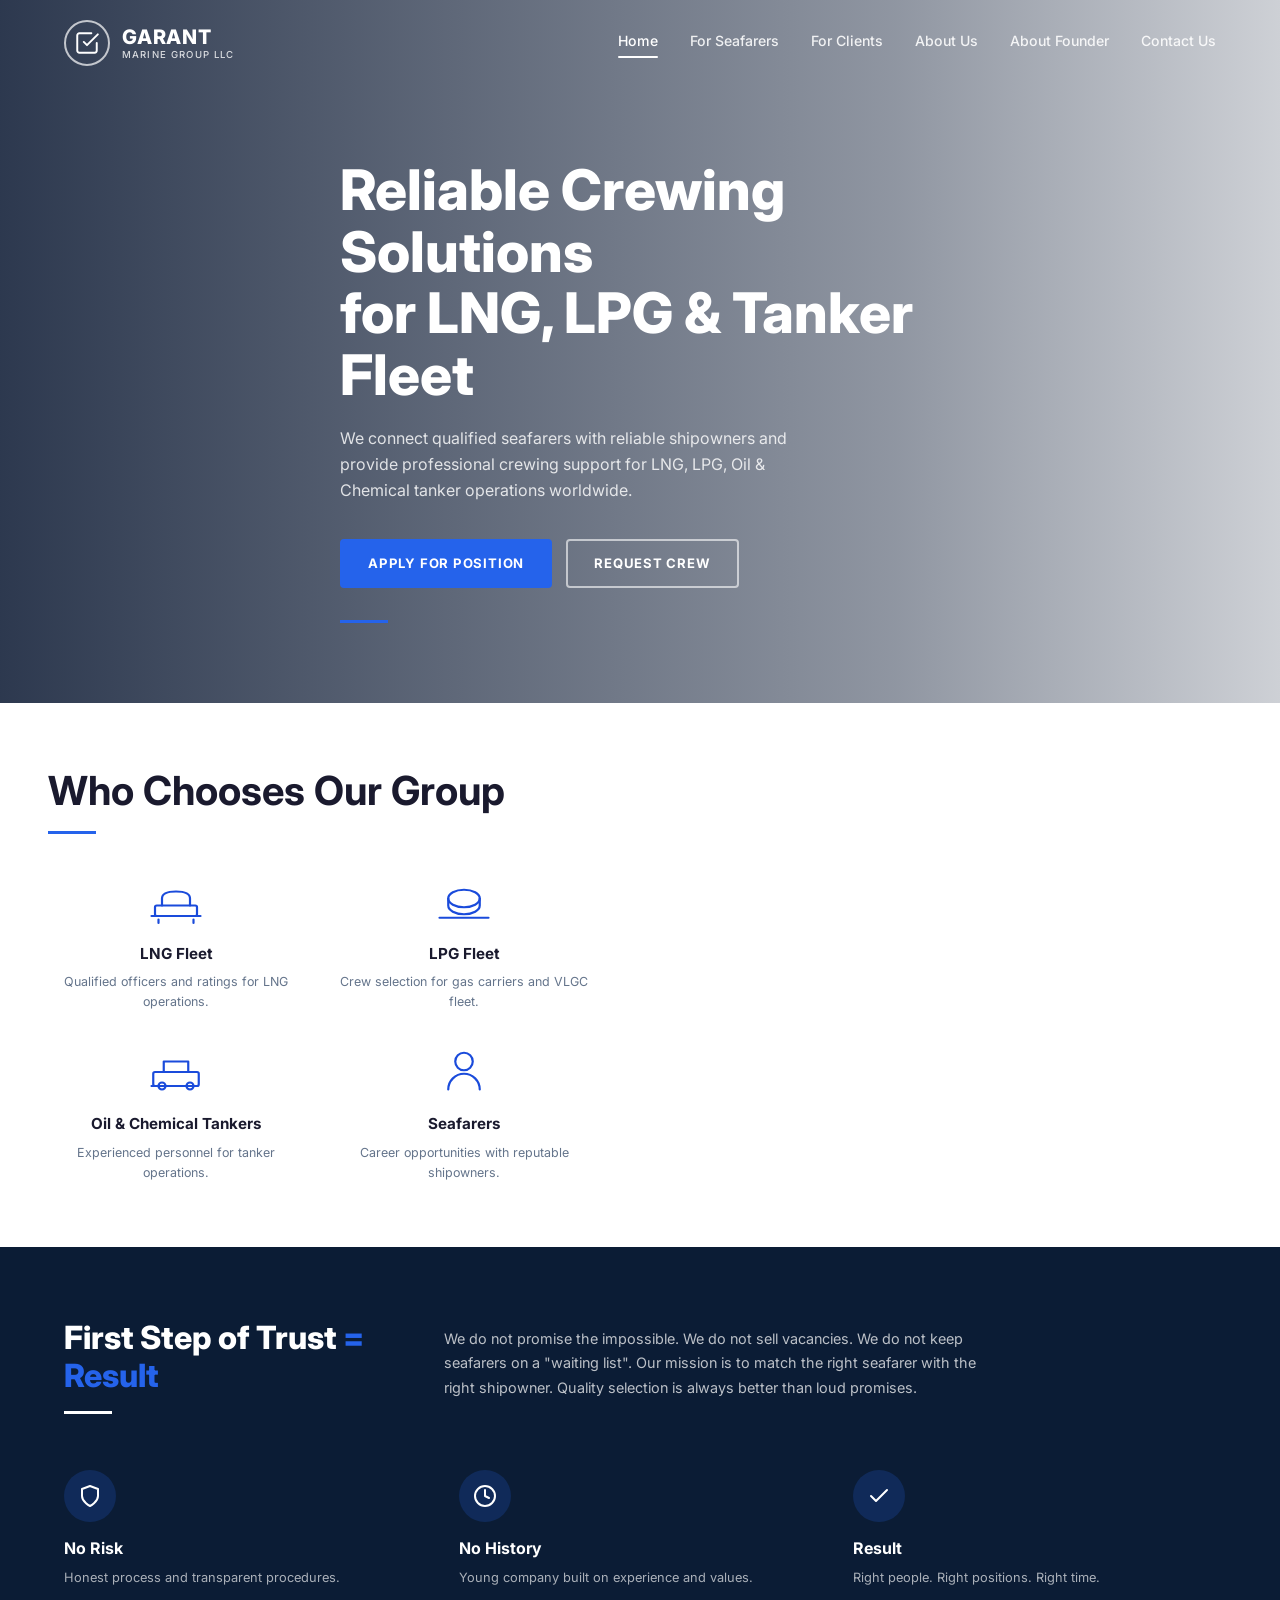
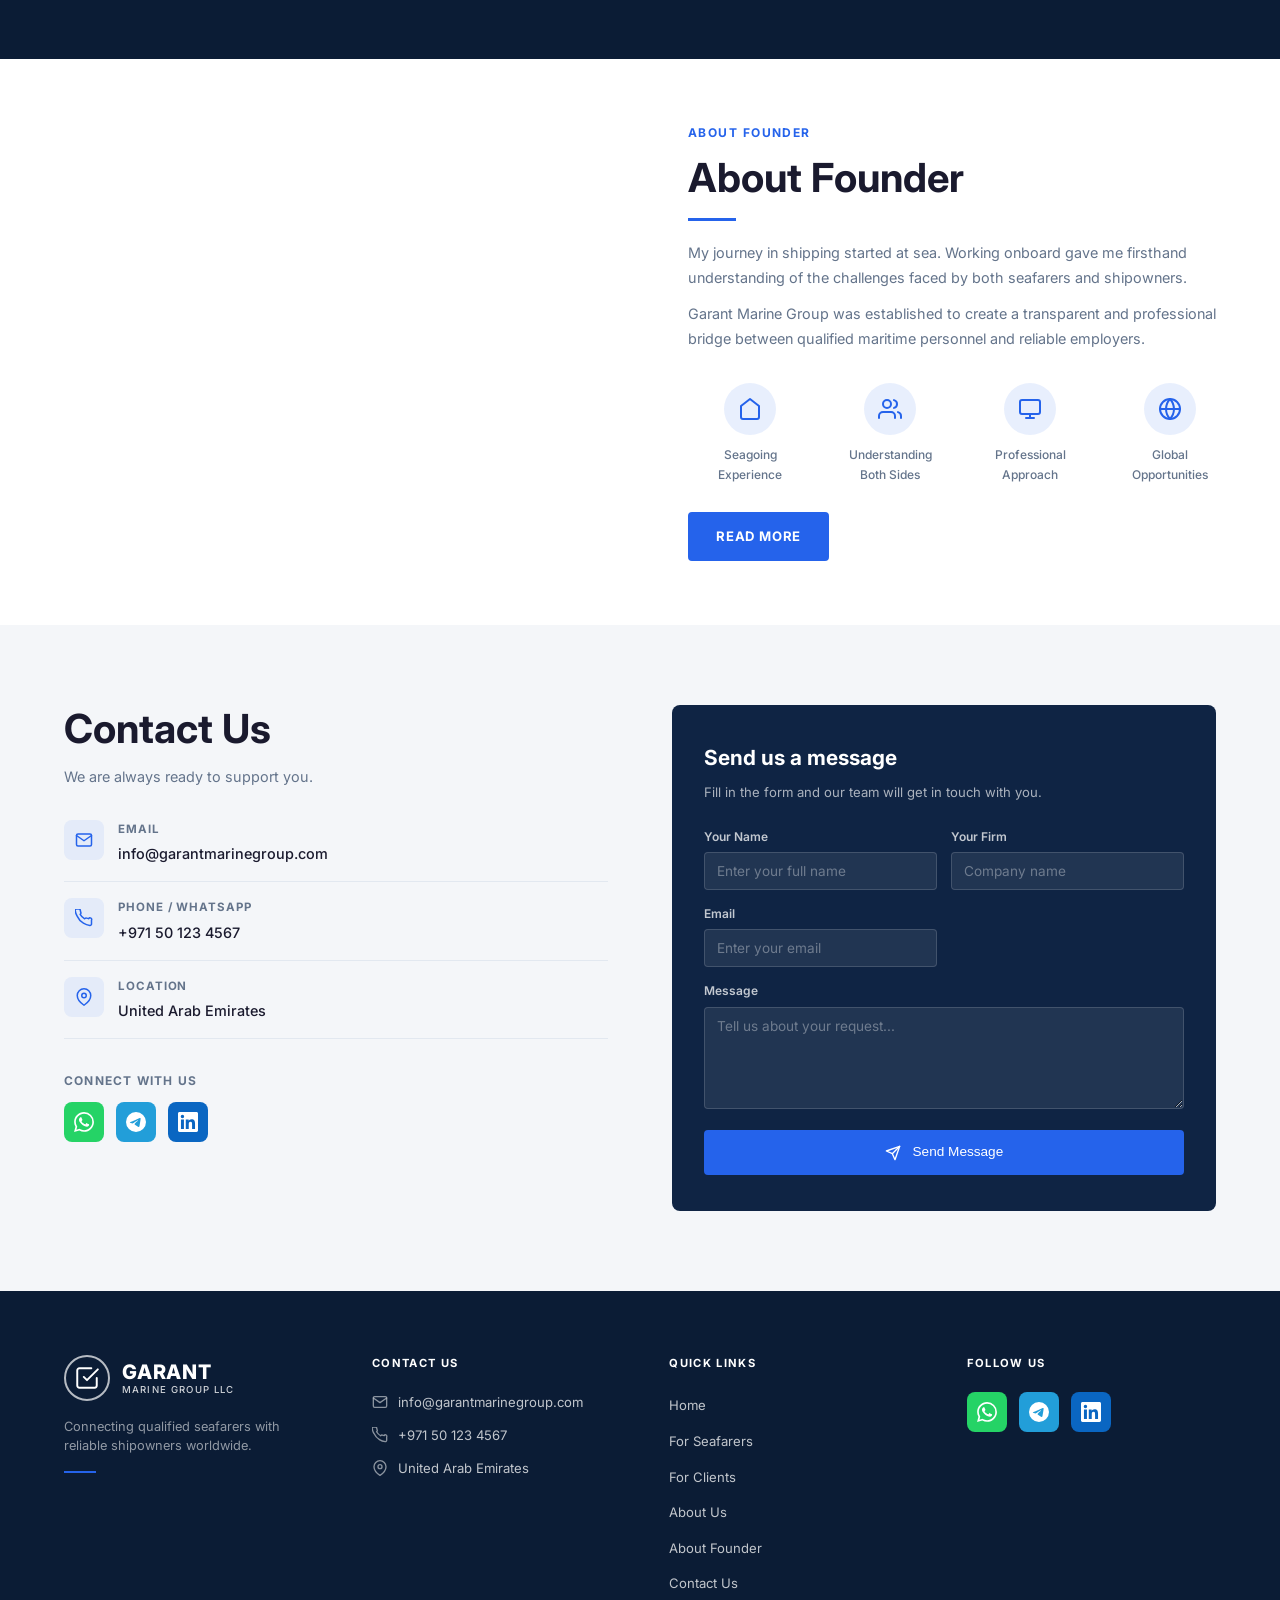
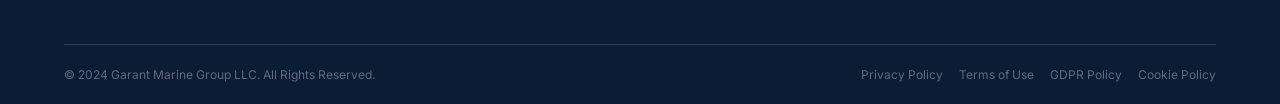
==== index.html @ 9ba3c926 "Initial commit: Garant Marine Group website" ====
<!DOCTYPE html>
<html lang="en">
<head>
  <meta charset="UTF-8" />
  <meta name="viewport" content="width=device-width, initial-scale=1.0" />
  <title>Garant Marine Group LLC — Reliable Crewing Solutions</title>
  <meta name="description" content="Professional crewing solutions for LNG, LPG and tanker fleet. Garant Marine Group LLC connects qualified seafarers with reliable shipowners worldwide." />
  <link rel="stylesheet" href="css/style.css" />
  <style>
    /* ── Home-specific ── */
    .hero--home {
      min-height: 620px;
    }
    .hero--home .hero__bg {
      background-image: url('https://images.unsplash.com/photo-1641467613990-b74163e280e3?auto=format&fit=crop&w=1920&q=80');
      background-position: center right;
    }

    /* Who section */
    .who-right {
      background-image: url('https://images.unsplash.com/photo-1530890448995-4d82724f702c?auto=format&fit=crop&w=900&q=80');
    }

    /* Trust band */
    .trust-band {
      background: var(--navy);
      padding: 72px 0;
      color: #fff;
    }
    .trust-band__top {
      display: grid;
      grid-template-columns: 320px 1fr;
      gap: 60px;
      margin-bottom: 56px;
    }
    .trust-band__heading { font-size: 2rem; font-weight: 800; }
    .trust-band__heading em { color: var(--blue2); font-style: normal; }

    .trust-items {
      display: grid;
      grid-template-columns: repeat(3, 1fr);
      gap: 32px;
    }
    .trust-item__icon {
      width: 52px; height: 52px;
      background: rgba(37,99,235,0.2);
      border-radius: 50%;
      display: flex; align-items: center; justify-content: center;
      margin-bottom: 14px;
    }
    .trust-item__icon svg { width: 24px; height: 24px; }
    .trust-item__title { font-size: 1rem; font-weight: 700; margin-bottom: 6px; }
    .trust-item__text  { font-size: 0.8rem; color: rgba(255,255,255,0.65); line-height: 1.5; }

    /* Home contact section */
    .home-contact {
      padding: 80px 0;
      background: var(--gray);
    }
    .home-contact__grid {
      display: grid;
      grid-template-columns: 1fr 1fr;
      gap: 64px;
      align-items: start;
    }
    .home-contact__info h2 { margin-bottom: 12px; }
    .home-contact__details { margin-top: 32px; display: flex; flex-direction: column; gap: 0; }

    .home-socials { margin-top: 32px; }
    .home-socials h4 { font-size: 0.75rem; font-weight: 700; letter-spacing: 0.1em; text-transform: uppercase; color: var(--muted); margin-bottom: 12px; }

    @media (max-width: 900px) {
      .trust-band__top  { grid-template-columns: 1fr; }
      .trust-items      { grid-template-columns: 1fr 1fr; }
      .home-contact__grid { grid-template-columns: 1fr; }
    }
    @media (max-width: 600px) {
      .trust-items { grid-template-columns: 1fr; }
    }
  </style>
</head>
<body>

<!-- ══════════════════ NAV ══════════════════ -->
<header>
  <nav class="nav">
    <div class="container">
      <div class="nav__inner">
        <a href="index.html" class="nav__logo">
          <div class="nav__logo-icon">
            <!-- handshake icon -->
            <svg viewBox="0 0 24 24" fill="none" stroke="white" stroke-width="1.8" stroke-linecap="round" stroke-linejoin="round">
              <path d="M9 11l3 3L22 4"/>
              <path d="M21 12v7a2 2 0 01-2 2H5a2 2 0 01-2-2V5a2 2 0 012-2h11"/>
            </svg>
          </div>
          <div class="nav__logo-text">
            <div class="brand">GARANT</div>
            <div class="sub">Marine Group LLC</div>
          </div>
        </a>
        <div class="nav__links">
          <a href="index.html" class="active">Home</a>
          <a href="for-seafarers.html">For Seafarers</a>
          <a href="for-clients.html">For Clients</a>
          <a href="about-us.html">About Us</a>
          <a href="about-founder.html">About Founder</a>
          <a href="contact.html">Contact Us</a>
        </div>
        <div class="nav__toggle" aria-label="Menu">
          <span></span><span></span><span></span>
        </div>
      </div>
    </div>
  </nav>
</header>

<!-- ══════════════════ HERO ══════════════════ -->
<section class="hero hero--home">
  <div class="hero__bg"></div>
  <div class="hero__overlay"></div>
  <div class="container">
    <div class="hero__content">
      <h1 class="hero__title">Reliable Crewing Solutions<br>for LNG, LPG &amp; Tanker Fleet</h1>
      <p class="hero__sub">We connect qualified seafarers with reliable shipowners and provide professional crewing support for LNG, LPG, Oil &amp; Chemical tanker operations worldwide.</p>
      <div class="hero__btns">
        <a href="for-seafarers.html" class="btn btn--primary">Apply for Position</a>
        <a href="for-clients.html" class="btn btn--outline">Request Crew</a>
      </div>
      <div class="hero__line"></div>
    </div>
  </div>
</section>

<!-- ══════════════════ WHO CHOOSES ══════════════════ -->
<section>
  <div class="who-grid">
    <div class="who-left">
      <h2>Who Chooses Our Group</h2>
      <div class="accent-line"></div>
      <div class="who-cards">

        <div class="who-card">
          <div class="who-card__icon">
            <svg viewBox="0 0 64 64" fill="none" stroke="#1a4bdb" stroke-width="2.5" stroke-linecap="round" stroke-linejoin="round">
              <rect x="8" y="36" width="48" height="12" rx="2"/>
              <path d="M16 36V28c0-4 4-8 16-8s16 4 16 8v8"/>
              <path d="M4 48h56"/>
              <path d="M12 52v4M52 52v4"/>
            </svg>
          </div>
          <div class="who-card__title">LNG Fleet</div>
          <div class="who-card__text">Qualified officers and ratings for LNG operations.</div>
        </div>

        <div class="who-card">
          <div class="who-card__icon">
            <svg viewBox="0 0 64 64" fill="none" stroke="#1a4bdb" stroke-width="2.5" stroke-linecap="round" stroke-linejoin="round">
              <ellipse cx="32" cy="28" rx="18" ry="10"/>
              <path d="M14 28v8c0 5.5 8 10 18 10s18-4.5 18-10v-8"/>
              <path d="M4 50h56"/>
            </svg>
          </div>
          <div class="who-card__title">LPG Fleet</div>
          <div class="who-card__text">Crew selection for gas carriers and VLGC fleet.</div>
        </div>

        <div class="who-card">
          <div class="who-card__icon">
            <svg viewBox="0 0 64 64" fill="none" stroke="#1a4bdb" stroke-width="2.5" stroke-linecap="round" stroke-linejoin="round">
              <rect x="6" y="32" width="52" height="16" rx="2"/>
              <rect x="18" y="20" width="28" height="12"/>
              <circle cx="16" cy="48" r="4"/>
              <circle cx="48" cy="48" r="4"/>
              <path d="M4 48h8M40 48h12"/>
            </svg>
          </div>
          <div class="who-card__title">Oil &amp; Chemical Tankers</div>
          <div class="who-card__text">Experienced personnel for tanker operations.</div>
        </div>

        <div class="who-card">
          <div class="who-card__icon">
            <svg viewBox="0 0 64 64" fill="none" stroke="#1a4bdb" stroke-width="2.5" stroke-linecap="round" stroke-linejoin="round">
              <circle cx="32" cy="20" r="10"/>
              <path d="M14 52c0-9.9 8.1-18 18-18s18 8.1 18 18"/>
            </svg>
          </div>
          <div class="who-card__title">Seafarers</div>
          <div class="who-card__text">Career opportunities with reputable shipowners.</div>
        </div>

      </div>
    </div>
    <div class="who-right"></div>
  </div>
</section>

<!-- ══════════════════ TRUST BAND ══════════════════ -->
<section class="trust-band">
  <div class="container">
    <div class="trust-band__top">
      <div>
        <h2 class="trust-band__heading">First Step of Trust <em>= Result</em></h2>
        <div class="accent-line" style="background:#fff;margin-top:16px;"></div>
      </div>
      <p style="color:rgba(255,255,255,0.72);font-size:0.9rem;line-height:1.7;max-width:560px;margin-top:8px;">
        We do not promise the impossible. We do not sell vacancies. We do not keep seafarers on a "waiting list". Our mission is to match the right seafarer with the right shipowner. Quality selection is always better than loud promises.
      </p>
    </div>

    <div class="trust-items">
      <div class="trust-item">
        <div class="trust-item__icon">
          <svg viewBox="0 0 24 24" fill="none" stroke="white" stroke-width="2" stroke-linecap="round" stroke-linejoin="round">
            <path d="M12 22s8-4 8-10V5l-8-3-8 3v7c0 6 8 10 8 10z"/>
          </svg>
        </div>
        <div class="trust-item__title">No Risk</div>
        <div class="trust-item__text">Honest process and transparent procedures.</div>
      </div>
      <div class="trust-item">
        <div class="trust-item__icon">
          <svg viewBox="0 0 24 24" fill="none" stroke="white" stroke-width="2" stroke-linecap="round" stroke-linejoin="round">
            <circle cx="12" cy="12" r="10"/>
            <polyline points="12 6 12 12 16 14"/>
          </svg>
        </div>
        <div class="trust-item__title">No History</div>
        <div class="trust-item__text">Young company built on experience and values.</div>
      </div>
      <div class="trust-item">
        <div class="trust-item__icon">
          <svg viewBox="0 0 24 24" fill="none" stroke="white" stroke-width="2" stroke-linecap="round" stroke-linejoin="round">
            <polyline points="20 6 9 17 4 12"/>
          </svg>
        </div>
        <div class="trust-item__title">Result</div>
        <div class="trust-item__text">Right people. Right positions. Right time.</div>
      </div>
    </div>
  </div>
</section>

<!-- ══════════════════ ABOUT FOUNDER PREVIEW ══════════════════ -->
<section>
  <div class="founder-preview">
    <div class="founder-preview__img" style="background-image:url('https://images.unsplash.com/photo-1473830394358-91588751b241?auto=format&fit=crop&w=900&q=80');background-size:cover;background-position:center;min-height:400px;"></div>
    <div class="founder-preview__content">
      <p style="font-size:0.75rem;font-weight:700;letter-spacing:0.12em;text-transform:uppercase;color:var(--blue2);margin-bottom:12px;">About Founder</p>
      <h2>About Founder</h2>
      <div class="accent-line"></div>
      <p style="margin-top:20px;color:var(--muted);font-size:0.9rem;line-height:1.7;">
        My journey in shipping started at sea. Working onboard gave me firsthand understanding of the challenges faced by both seafarers and shipowners.
      </p>
      <p style="margin-top:12px;color:var(--muted);font-size:0.9rem;line-height:1.7;">
        Garant Marine Group was established to create a transparent and professional bridge between qualified maritime personnel and reliable employers.
      </p>
      <div class="founder-preview__stats">
        <div class="founder-stat">
          <div class="founder-stat__icon">
            <svg viewBox="0 0 24 24" fill="none" stroke="#2563eb" stroke-width="2" stroke-linecap="round" stroke-linejoin="round"><path d="M3 9l9-7 9 7v11a2 2 0 01-2 2H5a2 2 0 01-2-2z"/></svg>
          </div>
          <div class="founder-stat__label">Seagoing<br>Experience</div>
        </div>
        <div class="founder-stat">
          <div class="founder-stat__icon">
            <svg viewBox="0 0 24 24" fill="none" stroke="#2563eb" stroke-width="2" stroke-linecap="round" stroke-linejoin="round"><path d="M17 21v-2a4 4 0 00-4-4H5a4 4 0 00-4 4v2"/><circle cx="9" cy="7" r="4"/><path d="M23 21v-2a4 4 0 00-3-3.87"/><path d="M16 3.13a4 4 0 010 7.75"/></svg>
          </div>
          <div class="founder-stat__label">Understanding<br>Both Sides</div>
        </div>
        <div class="founder-stat">
          <div class="founder-stat__icon">
            <svg viewBox="0 0 24 24" fill="none" stroke="#2563eb" stroke-width="2" stroke-linecap="round" stroke-linejoin="round"><rect x="2" y="3" width="20" height="14" rx="2"/><path d="M8 21h8M12 17v4"/></svg>
          </div>
          <div class="founder-stat__label">Professional<br>Approach</div>
        </div>
        <div class="founder-stat">
          <div class="founder-stat__icon">
            <svg viewBox="0 0 24 24" fill="none" stroke="#2563eb" stroke-width="2" stroke-linecap="round" stroke-linejoin="round"><circle cx="12" cy="12" r="10"/><line x1="2" y1="12" x2="22" y2="12"/><path d="M12 2a15.3 15.3 0 014 10 15.3 15.3 0 01-4 10 15.3 15.3 0 01-4-10 15.3 15.3 0 014-10z"/></svg>
          </div>
          <div class="founder-stat__label">Global<br>Opportunities</div>
        </div>
      </div>
      <div style="margin-top:28px;">
        <a href="about-founder.html" class="btn btn--primary">Read More</a>
      </div>
    </div>
  </div>
</section>

<!-- ══════════════════ CONTACT ══════════════════ -->
<section class="home-contact">
  <div class="container">
    <div class="home-contact__grid">
      <div class="home-contact__info">
        <h2>Contact Us</h2>
        <p style="color:var(--muted);margin-top:8px;font-size:0.9rem;">We are always ready to support you.</p>
        <div class="home-contact__details">
          <div class="contact-detail">
            <div class="contact-detail__icon">
              <svg viewBox="0 0 24 24" fill="none" stroke="currentColor" stroke-width="2" stroke-linecap="round" stroke-linejoin="round"><path d="M4 4h16c1.1 0 2 .9 2 2v12c0 1.1-.9 2-2 2H4c-1.1 0-2-.9-2-2V6c0-1.1.9-2 2-2z"/><polyline points="22,6 12,13 2,6"/></svg>
            </div>
            <div>
              <div class="contact-detail__label">Email</div>
              <div class="contact-detail__value">info@garantmarinegroup.com</div>
            </div>
          </div>
          <div class="contact-detail">
            <div class="contact-detail__icon">
              <svg viewBox="0 0 24 24" fill="none" stroke="currentColor" stroke-width="2" stroke-linecap="round" stroke-linejoin="round"><path d="M22 16.92v3a2 2 0 01-2.18 2 19.79 19.79 0 01-8.63-3.07A19.5 19.5 0 013.07 9.82 19.79 19.79 0 01.14 1.18 2 2 0 012.11 0h3a2 2 0 012 1.72c.127.96.361 1.903.7 2.81a2 2 0 01-.45 2.11L6.91 7.09a16 16 0 006 6l.45-.45a2 2 0 012.11-.45c.907.339 1.85.573 2.81.7A2 2 0 0122 14.92z"/></svg>
            </div>
            <div>
              <div class="contact-detail__label">Phone / WhatsApp</div>
              <div class="contact-detail__value">+971 50 123 4567</div>
            </div>
          </div>
          <div class="contact-detail">
            <div class="contact-detail__icon">
              <svg viewBox="0 0 24 24" fill="none" stroke="currentColor" stroke-width="2" stroke-linecap="round" stroke-linejoin="round"><path d="M21 10c0 7-9 13-9 13s-9-6-9-13a9 9 0 0118 0z"/><circle cx="12" cy="10" r="3"/></svg>
            </div>
            <div>
              <div class="contact-detail__label">Location</div>
              <div class="contact-detail__value">United Arab Emirates</div>
            </div>
          </div>
        </div>

        <div class="home-socials">
          <h4>Connect With Us</h4>
          <div class="footer__socials">
            <a href="#" class="footer__social footer__social--wa" aria-label="WhatsApp">
              <svg viewBox="0 0 24 24"><path d="M17.472 14.382c-.297-.149-1.758-.867-2.03-.967-.273-.099-.471-.148-.67.15-.197.297-.767.966-.94 1.164-.173.199-.347.223-.644.075-.297-.15-1.255-.463-2.39-1.475-.883-.788-1.48-1.761-1.653-2.059-.173-.297-.018-.458.13-.606.134-.133.298-.347.446-.52.149-.174.198-.298.298-.497.099-.198.05-.371-.025-.52-.075-.149-.669-1.612-.916-2.207-.242-.579-.487-.5-.669-.51-.173-.008-.371-.01-.57-.01-.198 0-.52.074-.792.372-.272.297-1.04 1.016-1.04 2.479 0 1.462 1.065 2.875 1.213 3.074.149.198 2.096 3.2 5.077 4.487.709.306 1.262.489 1.694.625.712.227 1.36.195 1.871.118.571-.085 1.758-.719 2.006-1.413.248-.694.248-1.289.173-1.413-.074-.124-.272-.198-.57-.347m-5.421 7.403h-.004a9.87 9.87 0 01-5.031-1.378l-.361-.214-3.741.982.998-3.648-.235-.374a9.86 9.86 0 01-1.51-5.26c.001-5.45 4.436-9.884 9.888-9.884 2.64 0 5.122 1.03 6.988 2.898a9.825 9.825 0 012.893 6.994c-.003 5.45-4.437 9.884-9.885 9.884m8.413-18.297A11.815 11.815 0 0012.05 0C5.495 0 .16 5.335.157 11.892c0 2.096.547 4.142 1.588 5.945L.057 24l6.305-1.654a11.882 11.882 0 005.683 1.448h.005c6.554 0 11.89-5.335 11.893-11.893a11.821 11.821 0 00-3.48-8.413z"/></svg>
            </a>
            <a href="#" class="footer__social footer__social--tg" aria-label="Telegram">
              <svg viewBox="0 0 24 24"><path d="M11.944 0A12 12 0 000 12a12 12 0 0012 12 12 12 0 0012-12A12 12 0 0012 0a12 12 0 00-.056 0zm4.962 7.224c.1-.002.321.023.465.14a.506.506 0 01.171.325c.016.093.036.306.02.472-.18 1.898-.962 6.502-1.36 8.627-.168.9-.499 1.201-.82 1.23-.696.065-1.225-.46-1.9-.902-1.056-.693-1.653-1.124-2.678-1.8-1.185-.78-.417-1.21.258-1.91.177-.184 3.247-2.977 3.307-3.23.007-.032.014-.15-.056-.212s-.174-.041-.249-.024c-.106.024-1.793 1.14-5.061 3.345-.48.33-.913.49-1.302.48-.428-.008-1.252-.241-1.865-.44-.752-.245-1.349-.374-1.297-.789.027-.216.325-.437.893-.663 3.498-1.524 5.83-2.529 6.998-3.014 3.332-1.386 4.025-1.627 4.476-1.635z"/></svg>
            </a>
            <a href="#" class="footer__social footer__social--li" aria-label="LinkedIn">
              <svg viewBox="0 0 24 24"><path d="M20.447 20.452h-3.554v-5.569c0-1.328-.027-3.037-1.852-3.037-1.853 0-2.136 1.445-2.136 2.939v5.667H9.351V9h3.414v1.561h.046c.477-.9 1.637-1.85 3.37-1.85 3.601 0 4.267 2.37 4.267 5.455v6.286zM5.337 7.433a2.062 2.062 0 01-2.063-2.065 2.064 2.064 0 112.063 2.065zm1.782 13.019H3.555V9h3.564v11.452zM22.225 0H1.771C.792 0 0 .774 0 1.729v20.542C0 23.227.792 24 1.771 24h20.451C23.2 24 24 23.227 24 22.271V1.729C24 .774 23.2 0 22.222 0h.003z"/></svg>
            </a>
          </div>
        </div>
      </div>

      <!-- Contact form -->
      <div class="form-panel">
        <div class="form-panel__title">Send us a message</div>
        <p class="form-panel__sub">Fill in the form and our team will get in touch with you.</p>
        <form class="form-grid" action="#" method="post">
          <div class="form-group">
            <label for="h-name">Your Name</label>
            <input type="text" id="h-name" name="name" placeholder="Enter your full name" required />
          </div>
          <div class="form-group">
            <label for="h-firm">Your Firm</label>
            <input type="text" id="h-firm" name="firm" placeholder="Company name" />
          </div>
          <div class="form-group">
            <label for="h-email">Email</label>
            <input type="email" id="h-email" name="email" placeholder="Enter your email" required />
          </div>
          <div class="form-group full">
            <label for="h-msg">Message</label>
            <textarea id="h-msg" name="message" placeholder="Tell us about your request..." rows="5"></textarea>
          </div>
          <div class="form-group full">
            <button type="submit" class="btn--blue-solid">
              <svg width="16" height="16" viewBox="0 0 24 24" fill="none" stroke="currentColor" stroke-width="2" stroke-linecap="round" stroke-linejoin="round" style="display:inline;vertical-align:middle;margin-right:8px;"><line x1="22" y1="2" x2="11" y2="13"/><polygon points="22 2 15 22 11 13 2 9 22 2"/></svg>
              Send Message
            </button>
          </div>
        </form>
      </div>
    </div>
  </div>
</section>

<!-- ══════════════════ FOOTER ══════════════════ -->
<footer class="footer">
  <div class="container">
    <div class="footer__grid">
      <!-- Col 1: Logo -->
      <div>
        <div class="footer__logo">
          <a href="index.html" class="nav__logo">
            <div class="nav__logo-icon">
              <svg viewBox="0 0 24 24" fill="none" stroke="white" stroke-width="1.8" stroke-linecap="round" stroke-linejoin="round">
                <path d="M9 11l3 3L22 4"/><path d="M21 12v7a2 2 0 01-2 2H5a2 2 0 01-2-2V5a2 2 0 012-2h11"/>
              </svg>
            </div>
            <div class="nav__logo-text">
              <div class="brand">GARANT</div>
              <div class="sub">Marine Group LLC</div>
            </div>
          </a>
        </div>
        <p class="footer__tagline">Connecting qualified seafarers with reliable shipowners worldwide.</p>
        <div class="footer__tagline-line"></div>
      </div>

      <!-- Col 2: Contact -->
      <div>
        <div class="footer__heading">Contact Us</div>
        <ul class="footer__contact-list">
          <li class="footer__contact-item">
            <svg viewBox="0 0 24 24" fill="none" stroke="currentColor" stroke-width="2" stroke-linecap="round" stroke-linejoin="round"><path d="M4 4h16c1.1 0 2 .9 2 2v12c0 1.1-.9 2-2 2H4c-1.1 0-2-.9-2-2V6c0-1.1.9-2 2-2z"/><polyline points="22,6 12,13 2,6"/></svg>
            info@garantmarinegroup.com
          </li>
          <li class="footer__contact-item">
            <svg viewBox="0 0 24 24" fill="none" stroke="currentColor" stroke-width="2" stroke-linecap="round" stroke-linejoin="round"><path d="M22 16.92v3a2 2 0 01-2.18 2 19.79 19.79 0 01-8.63-3.07A19.5 19.5 0 013.07 9.82 19.79 19.79 0 01.14 1.18 2 2 0 012.11 0h3a2 2 0 012 1.72c.127.96.361 1.903.7 2.81a2 2 0 01-.45 2.11L6.91 7.09a16 16 0 006 6l.45-.45a2 2 0 012.11-.45c.907.339 1.85.573 2.81.7A2 2 0 0122 14.92z"/></svg>
            +971 50 123 4567
          </li>
          <li class="footer__contact-item">
            <svg viewBox="0 0 24 24" fill="none" stroke="currentColor" stroke-width="2" stroke-linecap="round" stroke-linejoin="round"><path d="M21 10c0 7-9 13-9 13s-9-6-9-13a9 9 0 0118 0z"/><circle cx="12" cy="10" r="3"/></svg>
            United Arab Emirates
          </li>
        </ul>
      </div>

      <!-- Col 3: Quick Links -->
      <div>
        <div class="footer__heading">Quick Links</div>
        <ul class="footer__links">
          <li><a href="index.html">Home</a></li>
          <li><a href="for-seafarers.html">For Seafarers</a></li>
          <li><a href="for-clients.html">For Clients</a></li>
          <li><a href="about-us.html">About Us</a></li>
          <li><a href="about-founder.html">About Founder</a></li>
          <li><a href="contact.html">Contact Us</a></li>
        </ul>
      </div>

      <!-- Col 4: Social -->
      <div>
        <div class="footer__heading">Follow Us</div>
        <div class="footer__socials">
          <a href="#" class="footer__social footer__social--wa" aria-label="WhatsApp">
            <svg viewBox="0 0 24 24"><path d="M17.472 14.382c-.297-.149-1.758-.867-2.03-.967-.273-.099-.471-.148-.67.15-.197.297-.767.966-.94 1.164-.173.199-.347.223-.644.075-.297-.15-1.255-.463-2.39-1.475-.883-.788-1.48-1.761-1.653-2.059-.173-.297-.018-.458.13-.606.134-.133.298-.347.446-.52.149-.174.198-.298.298-.497.099-.198.05-.371-.025-.52-.075-.149-.669-1.612-.916-2.207-.242-.579-.487-.5-.669-.51-.173-.008-.371-.01-.57-.01-.198 0-.52.074-.792.372-.272.297-1.04 1.016-1.04 2.479 0 1.462 1.065 2.875 1.213 3.074.149.198 2.096 3.2 5.077 4.487.709.306 1.262.489 1.694.625.712.227 1.36.195 1.871.118.571-.085 1.758-.719 2.006-1.413.248-.694.248-1.289.173-1.413-.074-.124-.272-.198-.57-.347m-5.421 7.403h-.004a9.87 9.87 0 01-5.031-1.378l-.361-.214-3.741.982.998-3.648-.235-.374a9.86 9.86 0 01-1.51-5.26c.001-5.45 4.436-9.884 9.888-9.884 2.64 0 5.122 1.03 6.988 2.898a9.825 9.825 0 012.893 6.994c-.003 5.45-4.437 9.884-9.885 9.884m8.413-18.297A11.815 11.815 0 0012.05 0C5.495 0 .16 5.335.157 11.892c0 2.096.547 4.142 1.588 5.945L.057 24l6.305-1.654a11.882 11.882 0 005.683 1.448h.005c6.554 0 11.89-5.335 11.893-11.893a11.821 11.821 0 00-3.48-8.413z"/></svg>
          </a>
          <a href="#" class="footer__social footer__social--tg" aria-label="Telegram">
            <svg viewBox="0 0 24 24"><path d="M11.944 0A12 12 0 000 12a12 12 0 0012 12 12 12 0 0012-12A12 12 0 0012 0a12 12 0 00-.056 0zm4.962 7.224c.1-.002.321.023.465.14a.506.506 0 01.171.325c.016.093.036.306.02.472-.18 1.898-.962 6.502-1.36 8.627-.168.9-.499 1.201-.82 1.23-.696.065-1.225-.46-1.9-.902-1.056-.693-1.653-1.124-2.678-1.8-1.185-.78-.417-1.21.258-1.91.177-.184 3.247-2.977 3.307-3.23.007-.032.014-.15-.056-.212s-.174-.041-.249-.024c-.106.024-1.793 1.14-5.061 3.345-.48.33-.913.49-1.302.48-.428-.008-1.252-.241-1.865-.44-.752-.245-1.349-.374-1.297-.789.027-.216.325-.437.893-.663 3.498-1.524 5.83-2.529 6.998-3.014 3.332-1.386 4.025-1.627 4.476-1.635z"/></svg>
          </a>
          <a href="#" class="footer__social footer__social--li" aria-label="LinkedIn">
            <svg viewBox="0 0 24 24"><path d="M20.447 20.452h-3.554v-5.569c0-1.328-.027-3.037-1.852-3.037-1.853 0-2.136 1.445-2.136 2.939v5.667H9.351V9h3.414v1.561h.046c.477-.9 1.637-1.85 3.37-1.85 3.601 0 4.267 2.37 4.267 5.455v6.286zM5.337 7.433a2.062 2.062 0 01-2.063-2.065 2.064 2.064 0 112.063 2.065zm1.782 13.019H3.555V9h3.564v11.452zM22.225 0H1.771C.792 0 0 .774 0 1.729v20.542C0 23.227.792 24 1.771 24h20.451C23.2 24 24 23.227 24 22.271V1.729C24 .774 23.2 0 22.222 0h.003z"/></svg>
          </a>
        </div>
      </div>
    </div>
    <div class="footer__bottom">
      <span>© 2024 Garant Marine Group LLC. All Rights Reserved.</span>
      <div class="footer__legal">
        <a href="privacy-policy.html">Privacy Policy</a>
        <a href="terms-of-use.html">Terms of Use</a>
        <a href="gdpr-policy.html">GDPR Policy</a>
        <a href="cookie-policy.html">Cookie Policy</a>
      </div>
    </div>
  </div>
</footer>

<script src="js/main.js"></script>
</body>
</html>
---- css/style.css ----
/* ============================================================
   GARANT MARINE GROUP — Global Styles
   ============================================================ */

@import url('https://fonts.googleapis.com/css2?family=Inter:wght@300;400;500;600;700;800;900&display=swap');

:root {
  --navy:   #0b1c35;
  --navy2:  #0f2444;
  --blue:   #1a4bdb;
  --blue2:  #2563eb;
  --white:  #ffffff;
  --gray:   #f4f6f9;
  --text:   #1a1a2e;
  --muted:  #64748b;
  --border: rgba(255,255,255,0.15);
}

*, *::before, *::after { box-sizing: border-box; margin: 0; padding: 0; }

html { scroll-behavior: smooth; }

body {
  font-family: 'Inter', sans-serif;
  color: var(--text);
  background: #fff;
  line-height: 1.6;
}

/* ── Page transition overlay ── */
#page-overlay {
  position: fixed;
  inset: 0;
  background: var(--navy);
  z-index: 99999;
  opacity: 1;
  transition: opacity 0.25s cubic-bezier(0.4, 0, 0.2, 1);
  pointer-events: none;
}

#page-overlay.visible { opacity: 1; pointer-events: all; }
#page-overlay.hidden  { opacity: 0; pointer-events: none; }

img { max-width: 100%; display: block; }
a  { text-decoration: none; color: inherit; }
ul { list-style: none; }

/* ── Typography ── */
h1 { font-size: clamp(2rem, 5vw, 3.5rem); font-weight: 800; line-height: 1.1; }
h2 { font-size: clamp(1.6rem, 3.5vw, 2.5rem); font-weight: 700; line-height: 1.2; }
h3 { font-size: 1.15rem; font-weight: 700; }
p  { font-size: 0.95rem; }

/* ── Layout ── */
.container { max-width: 1200px; margin: 0 auto; padding: 0 24px; }
.section    { padding: 80px 0; }
.section--gray { background: var(--gray); }

/* ── Accent line ── */
.accent-line {
  width: 48px; height: 3px;
  background: var(--blue2);
  margin: 16px 0 0;
}
.accent-line--center { margin: 16px auto 0; }

/* ── Section label ── */
.section-label {
  font-size: 0.75rem;
  font-weight: 600;
  letter-spacing: 0.12em;
  text-transform: uppercase;
  color: var(--blue2);
  margin-bottom: 12px;
}

/* ============================================================
   NAVIGATION
   ============================================================ */
.nav {
  position: absolute;
  top: 0; left: 0; right: 0;
  z-index: 100;
  padding: 20px 0;
}

.nav__inner {
  display: flex;
  align-items: center;
  gap: 40px;
}

/* Logo */
.nav__logo {
  display: flex;
  align-items: center;
  gap: 12px;
  flex-shrink: 0;
}

.nav__logo-icon {
  width: 46px; height: 46px;
  border: 2px solid rgba(255,255,255,0.7);
  border-radius: 50%;
  display: flex; align-items: center; justify-content: center;
  flex-shrink: 0;
}

.nav__logo-icon svg { width: 26px; height: 26px; }

.nav__logo-text { line-height: 1.2; }
.nav__logo-text .brand { font-size: 1.25rem; font-weight: 800; color: #fff; letter-spacing: 0.04em; }
.nav__logo-text .sub   { font-size: 0.6rem; font-weight: 500; color: rgba(255,255,255,0.8); letter-spacing: 0.12em; text-transform: uppercase; }

/* Links */
.nav__links {
  display: flex;
  align-items: center;
  gap: 32px;
  margin-left: auto;
}

.nav__links a {
  font-size: 0.88rem;
  font-weight: 500;
  color: rgba(255,255,255,0.88);
  transition: color 0.2s;
  position: relative;
  padding-bottom: 4px;
}

.nav__links a:hover,
.nav__links a.active {
  color: #fff;
}

.nav__links a.active::after {
  content: '';
  position: absolute;
  bottom: -2px; left: 0; right: 0;
  height: 2px;
  background: #fff;
  border-radius: 2px;
}

/* Mobile toggle */
.nav__toggle {
  display: none;
  flex-direction: column;
  gap: 5px;
  cursor: pointer;
  margin-left: auto;
  padding: 4px;
}
.nav__toggle span {
  width: 24px; height: 2px;
  background: #fff;
  border-radius: 2px;
  transition: 0.3s;
}

/* Dark nav variant (non-hero pages) */
.nav--dark {
  position: relative;
  background: var(--navy);
}

/* ============================================================
   HERO
   ============================================================ */
.hero {
  position: relative;
  min-height: 520px;
  display: flex;
  flex-direction: column;
  overflow: hidden;
}

.hero__bg {
  position: absolute;
  inset: 0;
  background-size: cover;
  background-position: center;
}

.hero__overlay {
  position: absolute;
  inset: 0;
  background: linear-gradient(90deg, rgba(8,22,48,0.85) 0%, rgba(8,22,48,0.45) 70%, rgba(8,22,48,0.2) 100%);
}

.hero__content {
  position: relative;
  z-index: 2;
  padding: 160px 0 80px;
  max-width: 600px;
}

.hero__label {
  font-size: 0.7rem;
  font-weight: 700;
  letter-spacing: 0.18em;
  text-transform: uppercase;
  color: rgba(255,255,255,0.7);
  margin-bottom: 16px;
}

.hero__title { color: #fff; margin-bottom: 20px; }
.hero__sub   { color: rgba(255,255,255,0.82); font-size: 1rem; margin-bottom: 36px; max-width: 480px; }

.hero__line { width: 48px; height: 3px; background: var(--blue2); margin-top: 28px; }

/* Hero buttons */
.hero__btns { display: flex; flex-wrap: wrap; gap: 14px; margin-bottom: 32px; }

.btn {
  display: inline-flex; align-items: center; gap: 8px;
  padding: 12px 26px;
  font-size: 0.82rem;
  font-weight: 700;
  letter-spacing: 0.06em;
  text-transform: uppercase;
  border-radius: 4px;
  cursor: pointer;
  transition: all 0.2s;
  border: 2px solid transparent;
}

.btn--primary {
  background: var(--blue2);
  color: #fff;
  border-color: var(--blue2);
}
.btn--primary:hover { background: #1d53c8; border-color: #1d53c8; }

.btn--outline {
  background: transparent;
  color: #fff;
  border-color: rgba(255,255,255,0.6);
}
.btn--outline:hover { border-color: #fff; background: rgba(255,255,255,0.1); }

.btn--blue-solid {
  background: var(--blue2);
  color: #fff;
  border: none;
  width: 100%;
  justify-content: center;
  padding: 14px;
  font-size: 0.85rem;
  border-radius: 4px;
}
.btn--blue-solid:hover { background: #1d53c8; }

/* ============================================================
   FORMS (dark panel)
   ============================================================ */
.form-panel {
  background: var(--navy2);
  border-radius: 8px;
  padding: 36px 32px;
  color: #fff;
}

.form-panel__title {
  font-size: 1.3rem;
  font-weight: 700;
  color: #fff;
  margin-bottom: 8px;
}

.form-panel__sub {
  font-size: 0.82rem;
  color: rgba(255,255,255,0.65);
  margin-bottom: 24px;
}

.form-grid {
  display: grid;
  grid-template-columns: 1fr 1fr;
  gap: 14px;
}

.form-grid .full { grid-column: 1 / -1; }

.form-group label {
  display: block;
  font-size: 0.75rem;
  font-weight: 600;
  color: rgba(255,255,255,0.75);
  margin-bottom: 6px;
}

.form-group input,
.form-group select,
.form-group textarea {
  width: 100%;
  background: rgba(255,255,255,0.08);
  border: 1px solid rgba(255,255,255,0.15);
  border-radius: 4px;
  padding: 10px 12px;
  color: #fff;
  font-size: 0.85rem;
  font-family: inherit;
  transition: border-color 0.2s;
}

.form-group input::placeholder,
.form-group textarea::placeholder {
  color: rgba(255,255,255,0.35);
}

.form-group input:focus,
.form-group select:focus,
.form-group textarea:focus {
  outline: none;
  border-color: var(--blue2);
}

.form-group select option { background: var(--navy2); }

.form-group textarea { resize: vertical; min-height: 100px; }

.form-note {
  font-size: 0.72rem;
  color: rgba(255,255,255,0.45);
  text-align: center;
  margin-top: 12px;
  display: flex;
  align-items: center;
  justify-content: center;
  gap: 6px;
}

/* ============================================================
   ICON CARDS (services grid)
   ============================================================ */
.icon-cards {
  display: grid;
  grid-template-columns: repeat(auto-fit, minmax(200px, 1fr));
  gap: 32px;
}

.icon-card {
  text-align: center;
}

.icon-card__icon {
  width: 56px; height: 56px;
  margin: 0 auto 16px;
  display: flex; align-items: center; justify-content: center;
}

.icon-card__icon svg { width: 40px; height: 40px; opacity: 0.85; }

.icon-card__title { font-size: 1rem; font-weight: 700; margin-bottom: 8px; }
.icon-card__text  { font-size: 0.82rem; color: var(--muted); line-height: 1.5; }

/* Bordered icon cards */
.icon-card--bordered {
  background: #fff;
  border: 1px solid #e2e8f0;
  border-radius: 8px;
  padding: 28px 20px;
  text-align: left;
  display: flex;
  gap: 16px;
  align-items: flex-start;
}

.icon-card--bordered .icon-card__icon {
  width: 48px; height: 48px;
  flex-shrink: 0;
  background: rgba(37,99,235,0.1);
  border-radius: 50%;
  margin: 0;
}

/* ============================================================
   TRUST / INFO BAND (dark)
   ============================================================ */
.band {
  background: var(--navy);
  padding: 72px 0;
  color: #fff;
}

.band__grid {
  display: grid;
  grid-template-columns: 1fr 2fr;
  gap: 60px;
  align-items: start;
}

.band__heading { font-size: 1.8rem; font-weight: 800; color: #fff; }
.band__heading em { color: var(--blue2); font-style: normal; }

.band__items {
  display: grid;
  grid-template-columns: repeat(3, 1fr);
  gap: 24px;
}

.band__item { }
.band__item-title { font-size: 1rem; font-weight: 700; margin-bottom: 6px; }
.band__item-text  { font-size: 0.8rem; color: rgba(255,255,255,0.65); }

/* ============================================================
   QUOTE BAND
   ============================================================ */
.quote-band {
  background: var(--navy);
  padding: 56px 0;
  color: #fff;
}

.quote-band__inner {
  display: grid;
  grid-template-columns: 1fr 1fr;
  gap: 48px;
  align-items: center;
}

.quote-band__left { display: flex; align-items: flex-start; gap: 20px; }
.quote-band__icon {
  width: 60px; height: 60px; flex-shrink: 0;
  background: var(--blue2);
  border-radius: 50%;
  display: flex; align-items: center; justify-content: center;
  font-size: 2rem; color: #fff; font-weight: 900; line-height: 1;
}
.quote-band__text { font-size: 1.4rem; font-weight: 700; color: #fff; line-height: 1.3; }
.quote-band__right { font-size: 0.92rem; color: rgba(255,255,255,0.75); }

/* ============================================================
   FOOTER
   ============================================================ */
.footer {
  background: var(--navy);
  color: rgba(255,255,255,0.75);
  padding: 64px 0 0;
}

.footer__grid {
  display: grid;
  grid-template-columns: 260px 1fr 1fr 1fr;
  gap: 48px;
  padding-bottom: 48px;
  border-bottom: 1px solid var(--border);
}

.footer__logo { margin-bottom: 16px; }
.footer__tagline { font-size: 0.8rem; color: rgba(255,255,255,0.55); margin-top: 12px; line-height: 1.5; }
.footer__tagline-line { width: 32px; height: 2px; background: var(--blue2); margin-top: 16px; }

.footer__heading {
  font-size: 0.7rem;
  font-weight: 700;
  letter-spacing: 0.12em;
  text-transform: uppercase;
  color: #fff;
  margin-bottom: 20px;
}

.footer__contact-list { display: flex; flex-direction: column; gap: 12px; }
.footer__contact-item { display: flex; align-items: flex-start; gap: 10px; font-size: 0.82rem; }
.footer__contact-item svg { width: 16px; height: 16px; flex-shrink: 0; margin-top: 2px; opacity: 0.7; }

.footer__links { display: flex; flex-direction: column; gap: 10px; }
.footer__links a { font-size: 0.82rem; transition: color 0.2s; }
.footer__links a:hover { color: #fff; }

.footer__socials { display: flex; gap: 12px; margin-top: 4px; }
.footer__social {
  width: 40px; height: 40px;
  border-radius: 8px;
  display: flex; align-items: center; justify-content: center;
  font-size: 1.1rem;
  transition: opacity 0.2s;
}
.footer__social:hover { opacity: 0.85; }
.footer__social--wa { background: #25D366; }
.footer__social--tg { background: #229ED9; }
.footer__social--li { background: #0A66C2; }

.footer__social svg { width: 20px; height: 20px; fill: #fff; }

.footer__bottom {
  display: flex;
  align-items: center;
  justify-content: space-between;
  flex-wrap: wrap;
  gap: 12px;
  padding: 20px 0;
  font-size: 0.75rem;
  color: rgba(255,255,255,0.35);
}

.footer__legal {
  display: flex;
  gap: 16px;
  flex-wrap: wrap;
}

.footer__legal a {
  color: rgba(255,255,255,0.35);
  transition: color 0.2s;
}

.footer__legal a:hover { color: rgba(255,255,255,0.7); }

/* ============================================================
   WHO CHOOSES section (home)
   ============================================================ */
.who-grid {
  display: grid;
  grid-template-columns: 1fr 1fr;
  min-height: 380px;
}

.who-left {
  background: #fff;
  padding: 64px 48px;
}

.who-cards {
  display: grid;
  grid-template-columns: 1fr 1fr;
  gap: 32px;
  margin-top: 40px;
}

.who-card { text-align: center; }
.who-card__icon { width: 56px; height: 56px; margin: 0 auto 12px; }
.who-card__icon svg { width: 100%; height: 100%; }
.who-card__title { font-size: 0.95rem; font-weight: 700; margin-bottom: 6px; }
.who-card__text  { font-size: 0.78rem; color: var(--muted); }

.who-right {
  background-size: cover;
  background-position: center;
  min-height: 380px;
}

/* ============================================================
   ABOUT FOUNDER PREVIEW (home)
   ============================================================ */
.founder-preview {
  display: grid;
  grid-template-columns: 1fr 1fr;
  min-height: 380px;
}

.founder-preview__img {
  background-size: cover;
  background-position: center top;
}

.founder-preview__content {
  background: #fff;
  padding: 64px 48px;
  display: flex;
  flex-direction: column;
  justify-content: center;
}

.founder-preview__stats {
  display: grid;
  grid-template-columns: repeat(4, 1fr);
  gap: 16px;
  margin-top: 32px;
}

.founder-stat { text-align: center; }
.founder-stat__icon {
  width: 52px; height: 52px;
  background: rgba(37,99,235,0.1);
  border-radius: 50%;
  margin: 0 auto 10px;
  display: flex; align-items: center; justify-content: center;
}
.founder-stat__icon svg { width: 24px; height: 24px; color: var(--blue2); }
.founder-stat__label { font-size: 0.75rem; color: var(--muted); font-weight: 500; text-align: center; }

/* ============================================================
   STORY TIMELINE (about us)
   ============================================================ */
.story-block {
  display: grid;
  grid-template-columns: 1fr 1fr;
  gap: 48px;
  align-items: center;
  margin-bottom: 64px;
}

.story-block--reverse { direction: rtl; }
.story-block--reverse > * { direction: ltr; }

.story-block__img {
  border-radius: 8px;
  overflow: hidden;
  aspect-ratio: 4/3;
  background: #e2e8f0;
}

.story-block__img img { width: 100%; height: 100%; object-fit: cover; }

.story-block__icon {
  width: 52px; height: 52px;
  background: var(--blue2);
  border-radius: 50%;
  display: flex; align-items: center; justify-content: center;
  margin-bottom: 16px;
}

.story-block__icon svg { width: 24px; height: 24px; fill: #fff; }

.story-block__title { font-size: 1.2rem; font-weight: 700; margin-bottom: 12px; }
.story-block__text  { font-size: 0.87rem; color: var(--muted); line-height: 1.7; }
.story-block__text p + p { margin-top: 10px; }

/* ============================================================
   VESSEL GALLERY (founder)
   ============================================================ */
.vessel-grid {
  display: grid;
  grid-template-columns: repeat(6, 1fr);
  gap: 16px;
}

.vessel-card { text-align: center; }
.vessel-card__img {
  aspect-ratio: 4/3;
  border-radius: 6px;
  overflow: hidden;
  margin-bottom: 12px;
  background: #1a2744;
}
.vessel-card__img img { width: 100%; height: 100%; object-fit: cover; }
.vessel-card__icon {
  width: 36px; height: 36px;
  margin: 0 auto 6px;
  background: rgba(37,99,235,0.12);
  border-radius: 50%;
  display: flex; align-items: center; justify-content: center;
}
.vessel-card__label { font-size: 0.78rem; font-weight: 600; }

/* ============================================================
   JOURNEY LIST (founder)
   ============================================================ */
.journey-list { display: flex; flex-direction: column; gap: 0; }

.journey-item {
  display: flex;
  gap: 16px;
  padding: 20px 0;
  border-bottom: 1px solid #e2e8f0;
}

.journey-item:last-child { border-bottom: none; }

.journey-item__icon {
  width: 40px; height: 40px; flex-shrink: 0;
  background: var(--blue2);
  border-radius: 50%;
  display: flex; align-items: center; justify-content: center;
}

.journey-item__icon svg { width: 18px; height: 18px; fill: #fff; }

.journey-item__text { font-size: 0.87rem; color: var(--muted); padding-top: 8px; }

/* ============================================================
   CONTACT DETAILS
   ============================================================ */
.contact-detail {
  display: flex;
  align-items: flex-start;
  gap: 14px;
  padding: 16px 0;
  border-bottom: 1px solid #e2e8f0;
}

.contact-detail:first-child { padding-top: 0; }

.contact-detail__icon {
  width: 40px; height: 40px; flex-shrink: 0;
  background: rgba(37,99,235,0.08);
  border-radius: 8px;
  display: flex; align-items: center; justify-content: center;
}

.contact-detail__icon svg { width: 18px; height: 18px; color: var(--blue2); }

.contact-detail__label { font-size: 0.72rem; font-weight: 700; text-transform: uppercase; letter-spacing: 0.08em; color: var(--muted); margin-bottom: 4px; }
.contact-detail__value { font-size: 0.9rem; font-weight: 500; }

/* ============================================================
   RESPONSIVE
   ============================================================ */
@media (max-width: 1024px) {
  .footer__grid { grid-template-columns: 1fr 1fr; }
  .band__grid   { grid-template-columns: 1fr; }
  .band__items  { grid-template-columns: 1fr 1fr; }
  .vessel-grid  { grid-template-columns: repeat(3, 1fr); }
}

@media (max-width: 768px) {
  .nav__links { display: none; }
  .nav__links.open {
    display: flex;
    flex-direction: column;
    position: absolute;
    top: 80px; left: 0; right: 0;
    background: var(--navy);
    padding: 20px 24px;
    gap: 16px;
  }
  .nav__toggle { display: flex; }

  .hero__content { padding-top: 120px; }
  .who-grid,
  .founder-preview { grid-template-columns: 1fr; }
  .who-right { min-height: 240px; }
  .founder-preview__img { min-height: 260px; }
  .founder-preview__stats { grid-template-columns: 1fr 1fr; }
  .story-block,
  .story-block--reverse { grid-template-columns: 1fr; direction: ltr; }
  .band__items { grid-template-columns: 1fr; }
  .footer__grid { grid-template-columns: 1fr; gap: 32px; }
  .form-grid { grid-template-columns: 1fr; }
  .who-cards { grid-template-columns: 1fr 1fr; }
  .vessel-grid { grid-template-columns: repeat(2, 1fr); }
  .quote-band__inner { grid-template-columns: 1fr; }
}
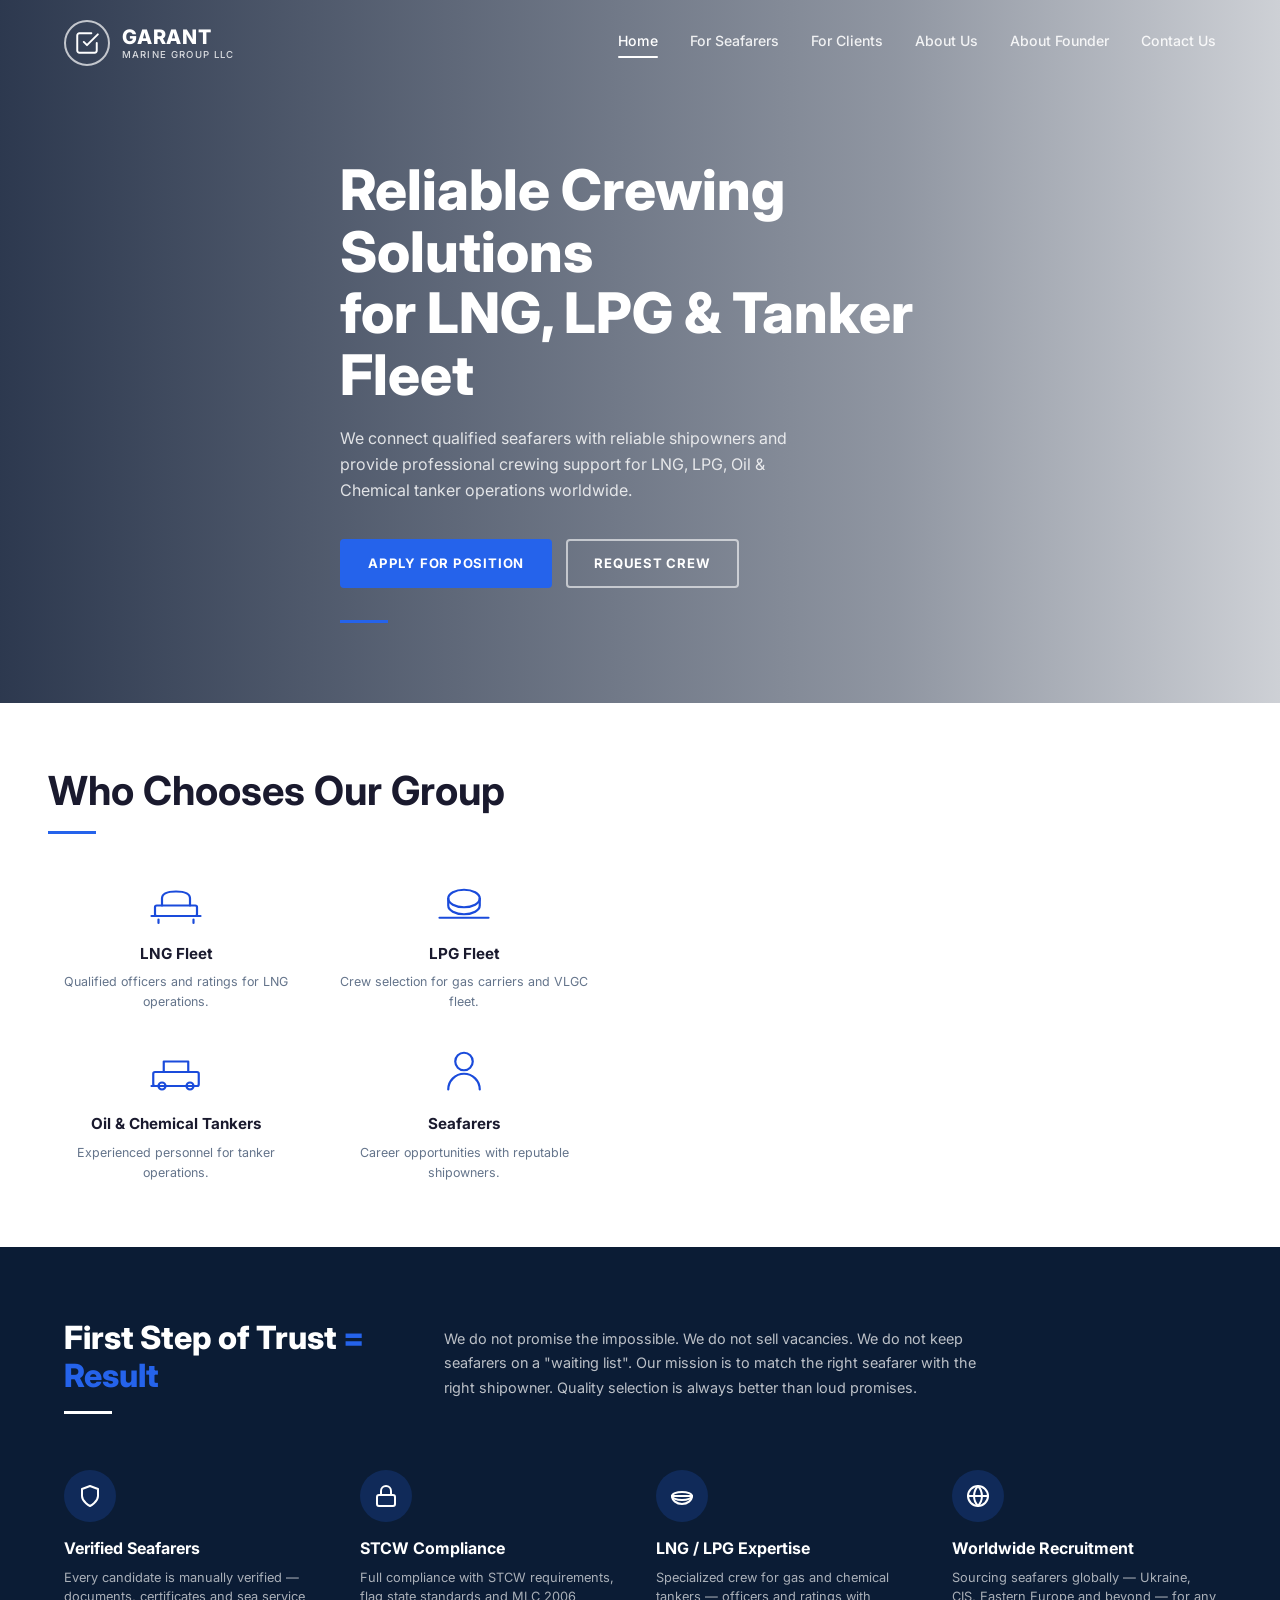
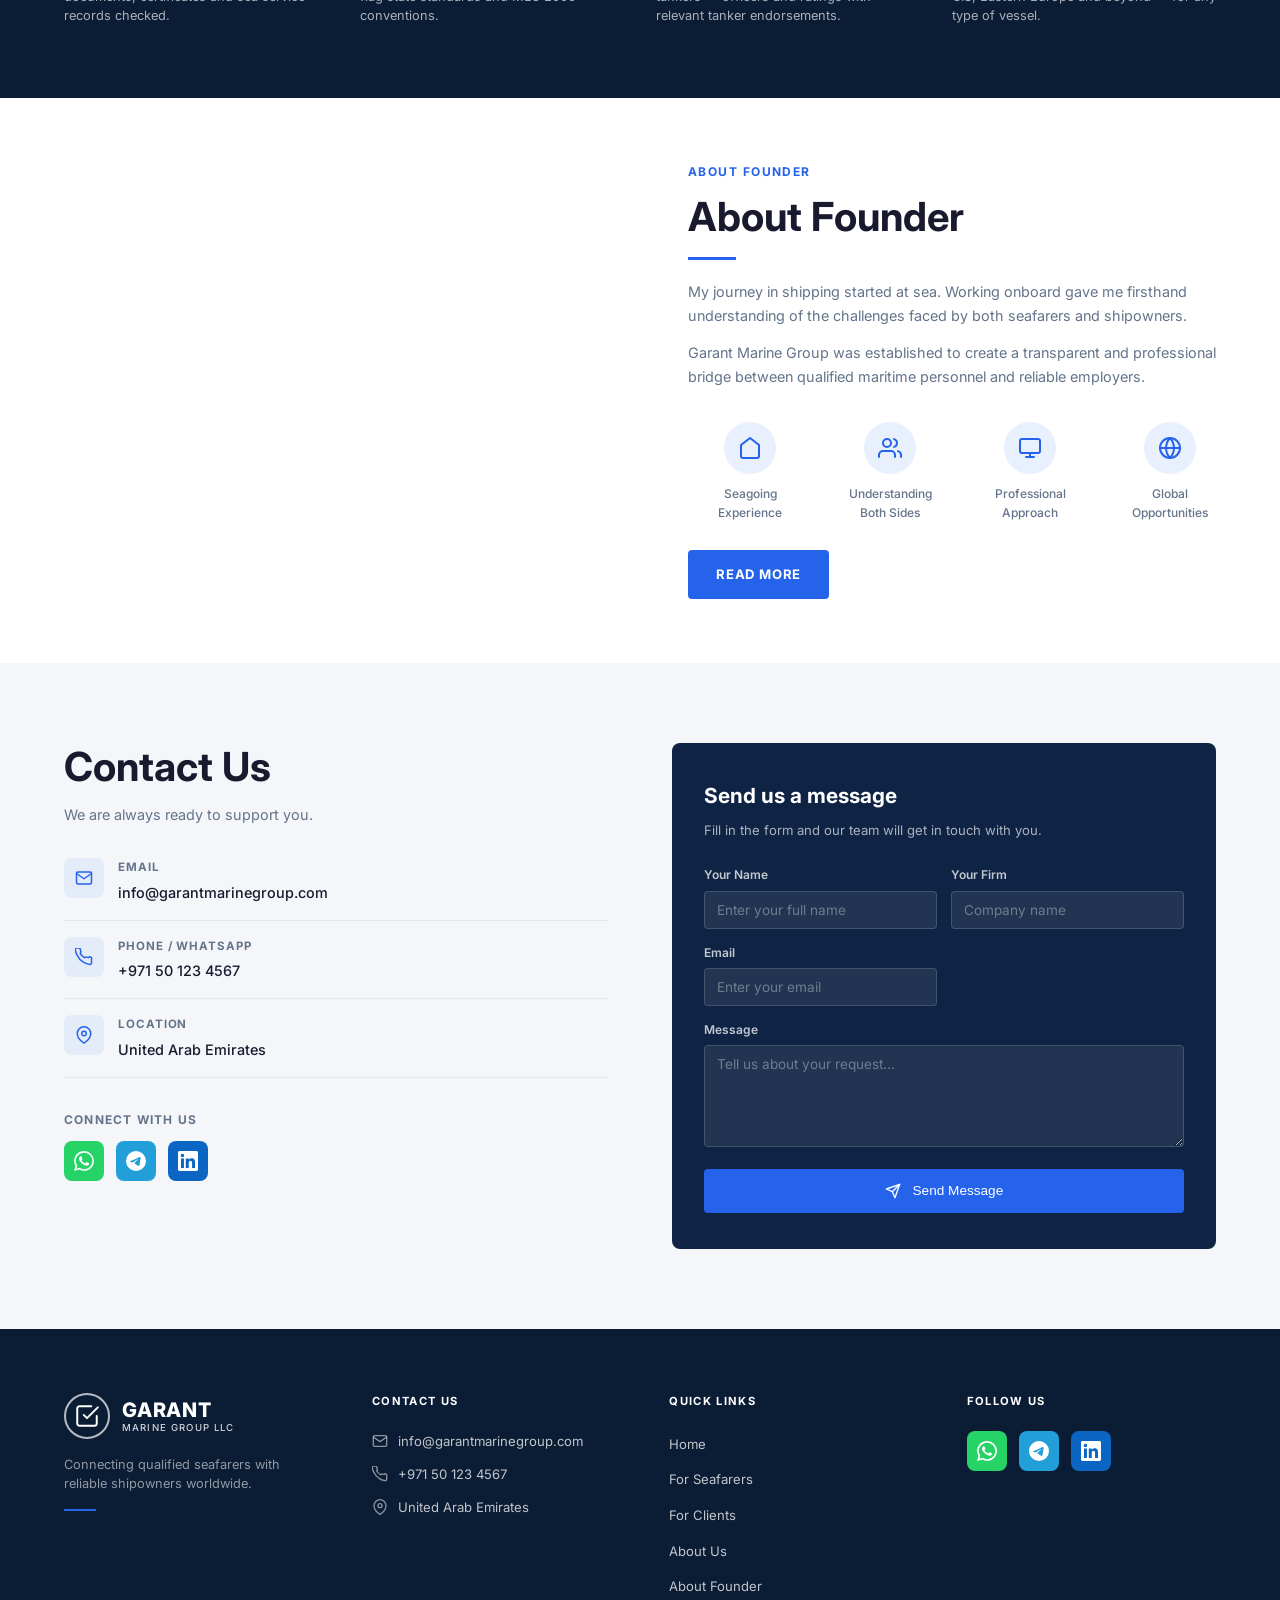
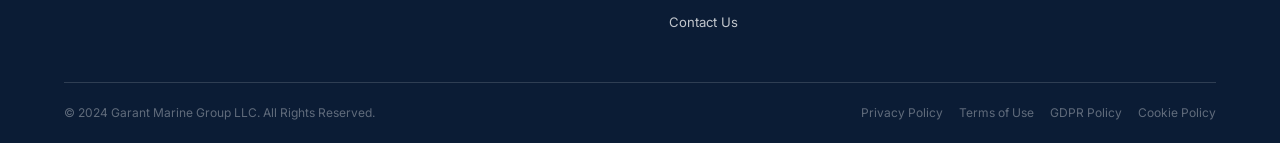
==== commit 5fb9187d: "Add TZ services to clients/seafarers pages, update trust block on home page" ====
--- a/index.html
+++ b/index.html
@@ -38,7 +38,7 @@
 
     .trust-items {
       display: grid;
-      grid-template-columns: repeat(3, 1fr);
+      grid-template-columns: repeat(4, 1fr);
       gap: 32px;
     }
     .trust-item__icon {
@@ -216,27 +216,35 @@
             <path d="M12 22s8-4 8-10V5l-8-3-8 3v7c0 6 8 10 8 10z"/>
           </svg>
         </div>
-        <div class="trust-item__title">No Risk</div>
-        <div class="trust-item__text">Honest process and transparent procedures.</div>
+        <div class="trust-item__title">Verified Seafarers</div>
+        <div class="trust-item__text">Every candidate is manually verified — documents, certificates and sea service records checked.</div>
       </div>
       <div class="trust-item">
         <div class="trust-item__icon">
           <svg viewBox="0 0 24 24" fill="none" stroke="white" stroke-width="2" stroke-linecap="round" stroke-linejoin="round">
-            <circle cx="12" cy="12" r="10"/>
-            <polyline points="12 6 12 12 16 14"/>
+            <rect x="3" y="11" width="18" height="11" rx="2"/><path d="M7 11V7a5 5 0 0110 0v4"/>
           </svg>
         </div>
-        <div class="trust-item__title">No History</div>
-        <div class="trust-item__text">Young company built on experience and values.</div>
+        <div class="trust-item__title">STCW Compliance</div>
+        <div class="trust-item__text">Full compliance with STCW requirements, flag state standards and MLC 2006 conventions.</div>
       </div>
       <div class="trust-item">
         <div class="trust-item__icon">
           <svg viewBox="0 0 24 24" fill="none" stroke="white" stroke-width="2" stroke-linecap="round" stroke-linejoin="round">
-            <polyline points="20 6 9 17 4 12"/>
+            <ellipse cx="12" cy="12" rx="10" ry="4"/><path d="M2 12c0 4.4 4.5 8 10 8s10-3.6 10-8"/><line x1="2" y1="12" x2="22" y2="12"/>
           </svg>
         </div>
-        <div class="trust-item__title">Result</div>
-        <div class="trust-item__text">Right people. Right positions. Right time.</div>
+        <div class="trust-item__title">LNG / LPG Expertise</div>
+        <div class="trust-item__text">Specialized crew for gas and chemical tankers — officers and ratings with relevant tanker endorsements.</div>
+      </div>
+      <div class="trust-item">
+        <div class="trust-item__icon">
+          <svg viewBox="0 0 24 24" fill="none" stroke="white" stroke-width="2" stroke-linecap="round" stroke-linejoin="round">
+            <circle cx="12" cy="12" r="10"/><line x1="2" y1="12" x2="22" y2="12"/><path d="M12 2a15.3 15.3 0 014 10 15.3 15.3 0 01-4 10 15.3 15.3 0 01-4-10 15.3 15.3 0 014-10z"/>
+          </svg>
+        </div>
+        <div class="trust-item__title">Worldwide Recruitment</div>
+        <div class="trust-item__text">Sourcing seafarers globally — Ukraine, CIS, Eastern Europe and beyond — for any type of vessel.</div>
       </div>
     </div>
   </div>
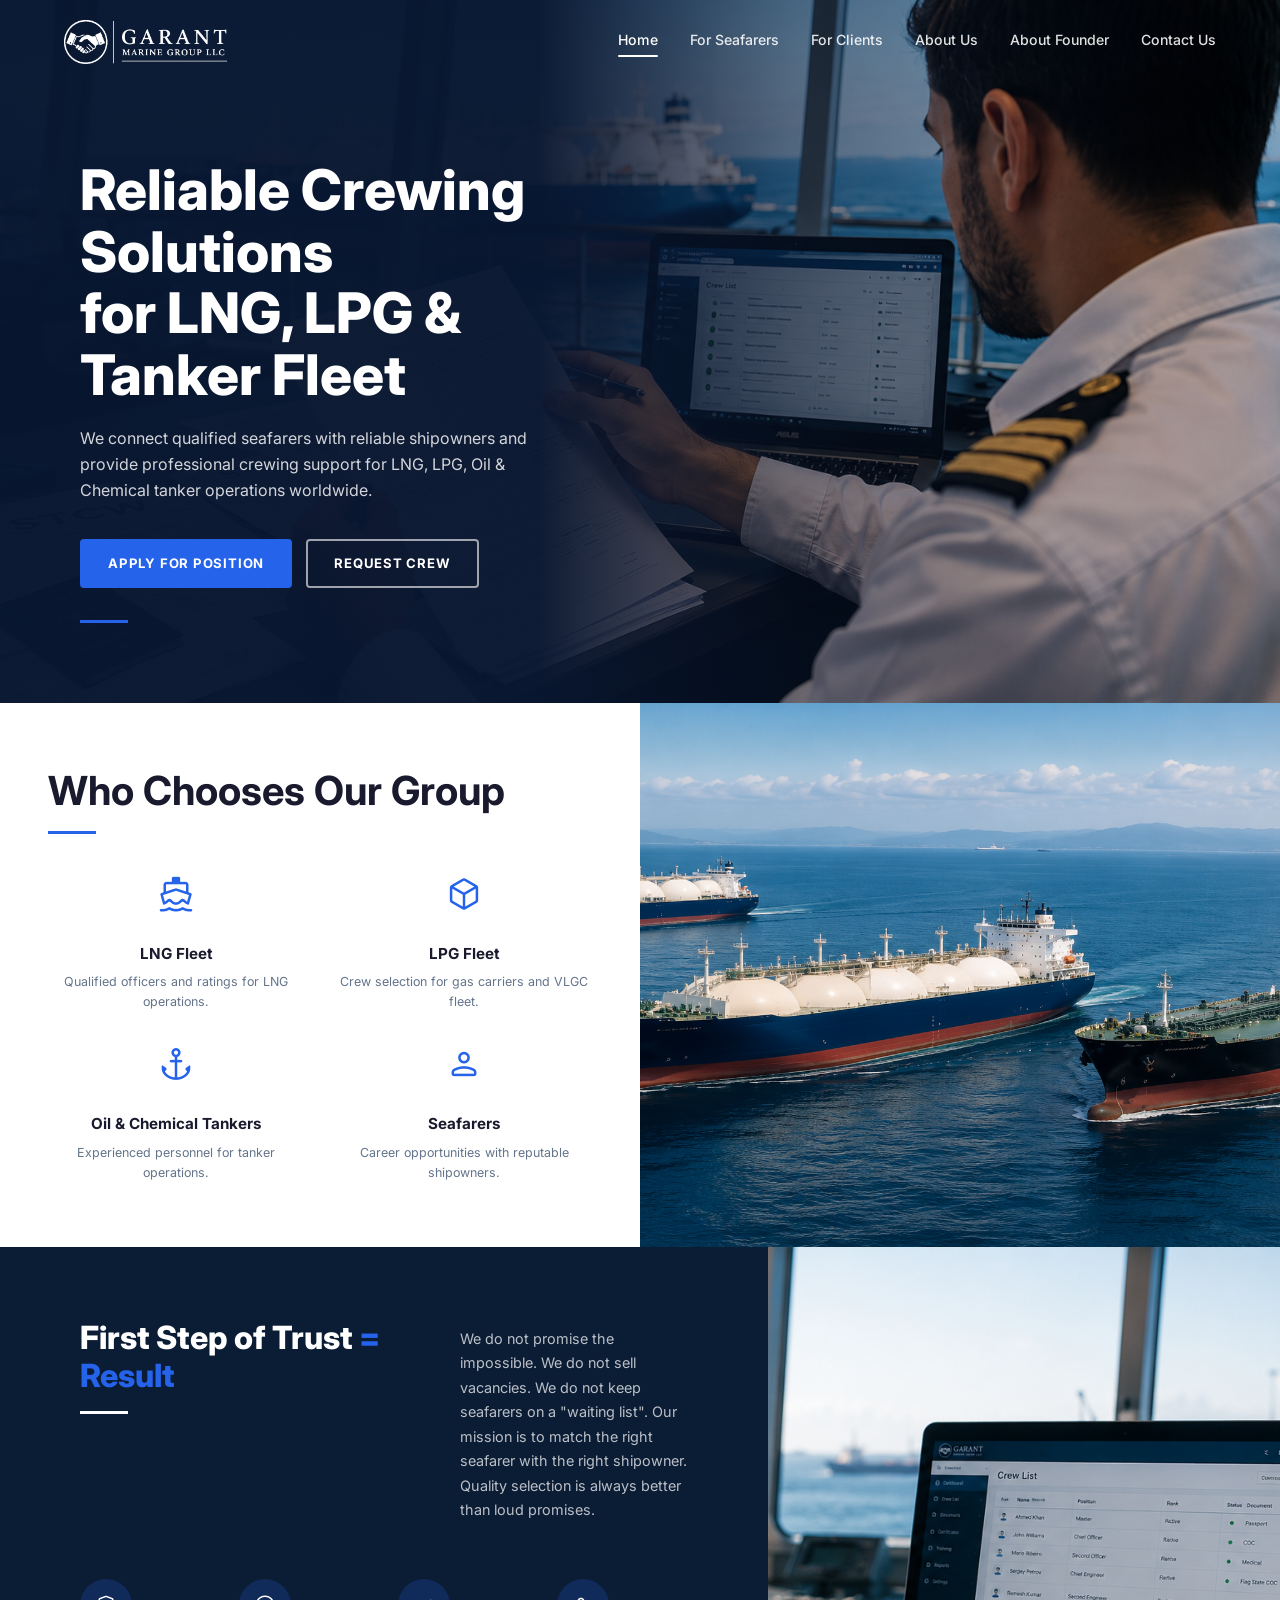
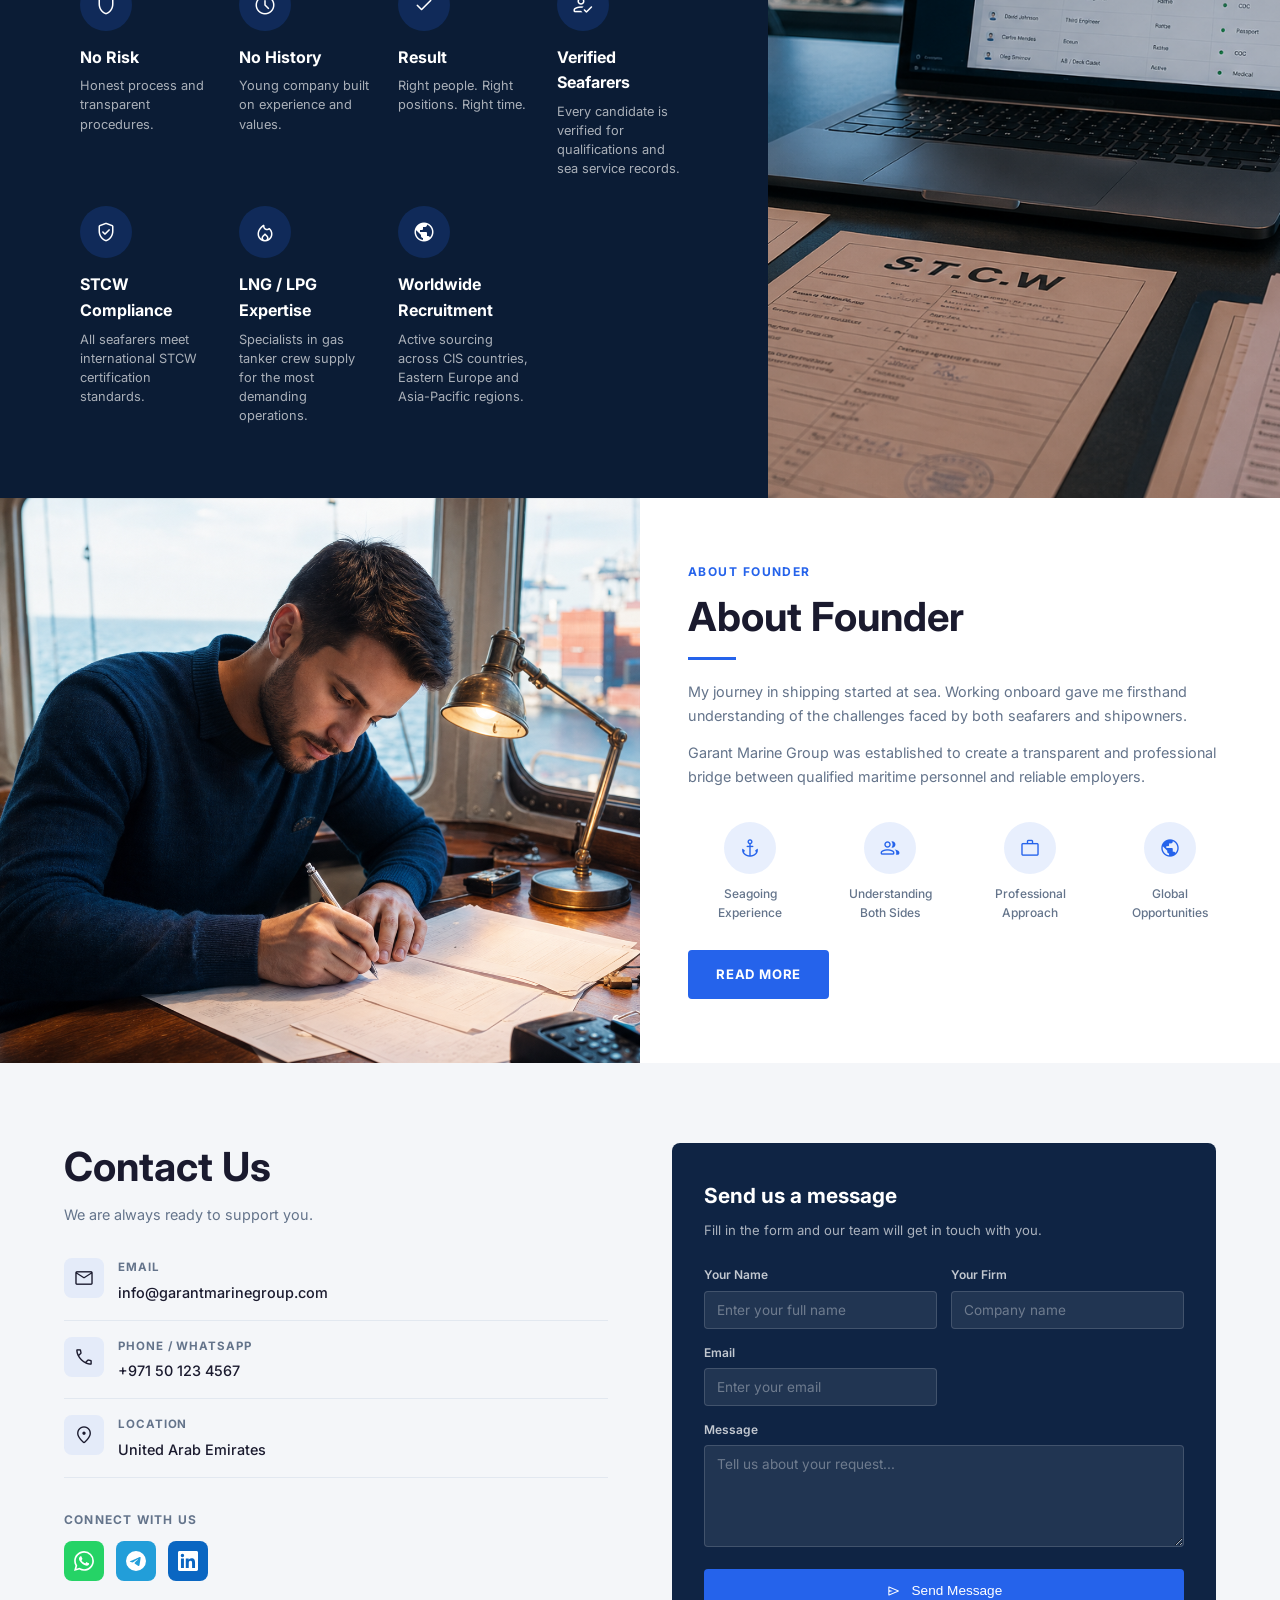
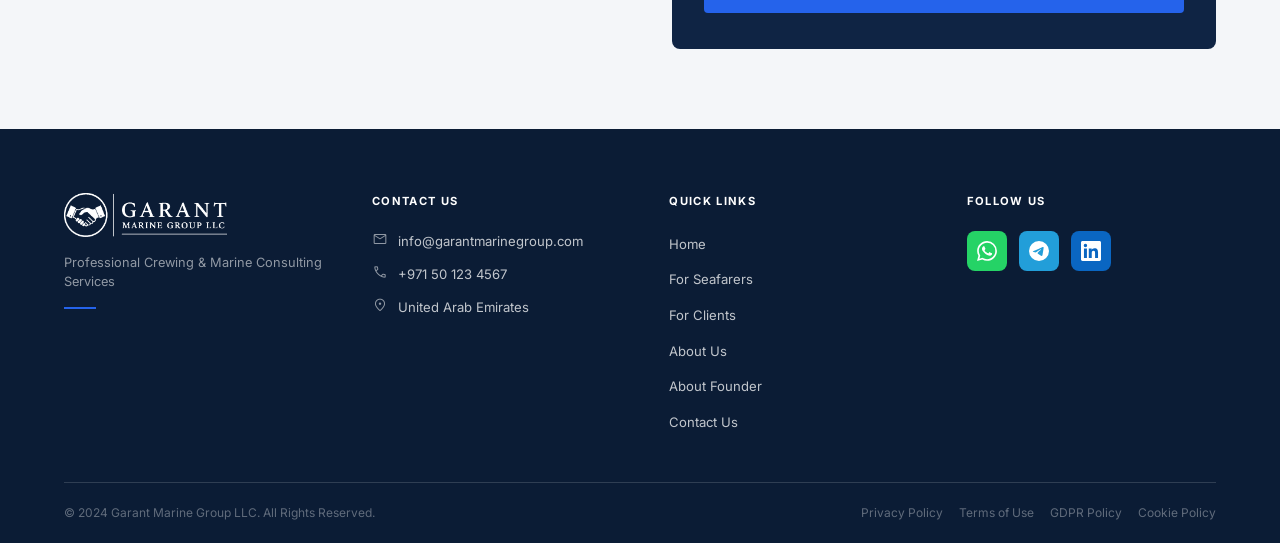
==== commit fc463c87: "Update site: real photos, Material Symbols icons, services, hero layouts, footer - Hero text left-al" ====
--- a/index.html
+++ b/index.html
@@ -1,31 +1,71 @@
-<!DOCTYPE html>
+﻿<!DOCTYPE html>
 <html lang="en">
 <head>
   <meta charset="UTF-8" />
   <meta name="viewport" content="width=device-width, initial-scale=1.0" />
   <title>Garant Marine Group LLC — Reliable Crewing Solutions</title>
   <meta name="description" content="Professional crewing solutions for LNG, LPG and tanker fleet. Garant Marine Group LLC connects qualified seafarers with reliable shipowners worldwide." />
+  <link href="https://fonts.googleapis.com/css2?family=Material+Symbols+Rounded:opsz,wght,FILL,GRAD@24,300,0,0" rel="stylesheet" />
   <link rel="stylesheet" href="css/style.css" />
   <style>
-    /* ── Home-specific ── */
-    .hero--home {
+    /* ── Home hero ── */
+    .hero-home {
+      position: relative;
       min-height: 620px;
-    }
-    .hero--home .hero__bg {
-      background-image: url('https://images.unsplash.com/photo-1641467613990-b74163e280e3?auto=format&fit=crop&w=1920&q=80');
+      display: flex;
+      flex-direction: column;
+      overflow: hidden;
+    }
+    .hero-home__bg {
+      position: absolute;
+      inset: 0;
+      background-image: url('pictures/home1.png');
+      background-size: cover;
       background-position: center right;
+    }
+    .hero-home__overlay {
+      position: absolute;
+      inset: 0;
+      background: linear-gradient(90deg,
+        rgba(8,22,48,0.97) 0%,
+        rgba(8,22,48,0.97) 42%,
+        rgba(8,22,48,0.5)  62%,
+        rgba(8,22,48,0.0)  100%);
+    }
+    .hero-home__left {
+      position: relative;
+      z-index: 2;
+      padding: 160px 0 80px 80px;
+      max-width: 640px;
+      color: #fff;
+    }
+    @media (max-width: 900px) {
+      .hero-home__left { padding: 120px 24px 60px 24px; }
     }
 
     /* Who section */
     .who-right {
-      background-image: url('https://images.unsplash.com/photo-1530890448995-4d82724f702c?auto=format&fit=crop&w=900&q=80');
+      background-image: url('pictures/home2.png');
     }
 
     /* Trust band */
     .trust-band {
       background: var(--navy);
-      padding: 72px 0;
       color: #fff;
+      overflow: hidden;
+    }
+    .trust-band__inner {
+      display: grid;
+      grid-template-columns: 3fr 2fr;
+      min-height: 420px;
+    }
+    .trust-band__content {
+      padding: 72px 80px;
+    }
+    .trust-band__photo {
+      background-image: url('pictures/home3.png');
+      background-size: cover;
+      background-position: center;
     }
     .trust-band__top {
       display: grid;
@@ -39,7 +79,7 @@
     .trust-items {
       display: grid;
       grid-template-columns: repeat(4, 1fr);
-      gap: 32px;
+      gap: 28px;
     }
     .trust-item__icon {
       width: 52px; height: 52px;
@@ -70,9 +110,12 @@
     .home-socials h4 { font-size: 0.75rem; font-weight: 700; letter-spacing: 0.1em; text-transform: uppercase; color: var(--muted); margin-bottom: 12px; }
 
     @media (max-width: 900px) {
-      .trust-band__top  { grid-template-columns: 1fr; }
-      .trust-items      { grid-template-columns: 1fr 1fr; }
-      .home-contact__grid { grid-template-columns: 1fr; }
+      .trust-band__inner   { grid-template-columns: 1fr; }
+      .trust-band__photo   { min-height: 240px; }
+      .trust-band__content { padding: 48px 32px; }
+      .trust-band__top     { grid-template-columns: 1fr; }
+      .trust-items         { grid-template-columns: repeat(2, 1fr); }
+      .home-contact__grid  { grid-template-columns: 1fr; }
     }
     @media (max-width: 600px) {
       .trust-items { grid-template-columns: 1fr; }
@@ -87,17 +130,7 @@
     <div class="container">
       <div class="nav__inner">
         <a href="index.html" class="nav__logo">
-          <div class="nav__logo-icon">
-            <!-- handshake icon -->
-            <svg viewBox="0 0 24 24" fill="none" stroke="white" stroke-width="1.8" stroke-linecap="round" stroke-linejoin="round">
-              <path d="M9 11l3 3L22 4"/>
-              <path d="M21 12v7a2 2 0 01-2 2H5a2 2 0 01-2-2V5a2 2 0 012-2h11"/>
-            </svg>
-          </div>
-          <div class="nav__logo-text">
-            <div class="brand">GARANT</div>
-            <div class="sub">Marine Group LLC</div>
-          </div>
+          <img src="pictures/logo white.png" alt="Garant Marine Group LLC" class="nav__logo-img" />
         </a>
         <div class="nav__links">
           <a href="index.html" class="active">Home</a>
@@ -116,19 +149,17 @@
 </header>
 
 <!-- ══════════════════ HERO ══════════════════ -->
-<section class="hero hero--home">
-  <div class="hero__bg"></div>
-  <div class="hero__overlay"></div>
-  <div class="container">
-    <div class="hero__content">
-      <h1 class="hero__title">Reliable Crewing Solutions<br>for LNG, LPG &amp; Tanker Fleet</h1>
-      <p class="hero__sub">We connect qualified seafarers with reliable shipowners and provide professional crewing support for LNG, LPG, Oil &amp; Chemical tanker operations worldwide.</p>
-      <div class="hero__btns">
-        <a href="for-seafarers.html" class="btn btn--primary">Apply for Position</a>
-        <a href="for-clients.html" class="btn btn--outline">Request Crew</a>
-      </div>
-      <div class="hero__line"></div>
-    </div>
+<section class="hero-home">
+  <div class="hero-home__bg"></div>
+  <div class="hero-home__overlay"></div>
+  <div class="hero-home__left">
+    <h1 class="hero__title">Reliable Crewing Solutions<br>for LNG, LPG &amp; Tanker Fleet</h1>
+    <p class="hero__sub">We connect qualified seafarers with reliable shipowners and provide professional crewing support for LNG, LPG, Oil &amp; Chemical tanker operations worldwide.</p>
+    <div class="hero__btns">
+      <a href="for-seafarers.html" class="btn btn--primary">Apply for Position</a>
+      <a href="for-clients.html" class="btn btn--outline">Request Crew</a>
+    </div>
+    <div class="hero__line"></div>
   </div>
 </section>
 
@@ -142,12 +173,7 @@
 
         <div class="who-card">
           <div class="who-card__icon">
-            <svg viewBox="0 0 64 64" fill="none" stroke="#1a4bdb" stroke-width="2.5" stroke-linecap="round" stroke-linejoin="round">
-              <rect x="8" y="36" width="48" height="12" rx="2"/>
-              <path d="M16 36V28c0-4 4-8 16-8s16 4 16 8v8"/>
-              <path d="M4 48h56"/>
-              <path d="M12 52v4M52 52v4"/>
-            </svg>
+            <span class="ms">directions_boat</span>
           </div>
           <div class="who-card__title">LNG Fleet</div>
           <div class="who-card__text">Qualified officers and ratings for LNG operations.</div>
@@ -155,11 +181,7 @@
 
         <div class="who-card">
           <div class="who-card__icon">
-            <svg viewBox="0 0 64 64" fill="none" stroke="#1a4bdb" stroke-width="2.5" stroke-linecap="round" stroke-linejoin="round">
-              <ellipse cx="32" cy="28" rx="18" ry="10"/>
-              <path d="M14 28v8c0 5.5 8 10 18 10s18-4.5 18-10v-8"/>
-              <path d="M4 50h56"/>
-            </svg>
+            <span class="ms">deployed_code</span>
           </div>
           <div class="who-card__title">LPG Fleet</div>
           <div class="who-card__text">Crew selection for gas carriers and VLGC fleet.</div>
@@ -167,13 +189,7 @@
 
         <div class="who-card">
           <div class="who-card__icon">
-            <svg viewBox="0 0 64 64" fill="none" stroke="#1a4bdb" stroke-width="2.5" stroke-linecap="round" stroke-linejoin="round">
-              <rect x="6" y="32" width="52" height="16" rx="2"/>
-              <rect x="18" y="20" width="28" height="12"/>
-              <circle cx="16" cy="48" r="4"/>
-              <circle cx="48" cy="48" r="4"/>
-              <path d="M4 48h8M40 48h12"/>
-            </svg>
+            <span class="ms">anchor</span>
           </div>
           <div class="who-card__title">Oil &amp; Chemical Tankers</div>
           <div class="who-card__text">Experienced personnel for tanker operations.</div>
@@ -181,10 +197,7 @@
 
         <div class="who-card">
           <div class="who-card__icon">
-            <svg viewBox="0 0 64 64" fill="none" stroke="#1a4bdb" stroke-width="2.5" stroke-linecap="round" stroke-linejoin="round">
-              <circle cx="32" cy="20" r="10"/>
-              <path d="M14 52c0-9.9 8.1-18 18-18s18 8.1 18 18"/>
-            </svg>
+            <span class="ms">person</span>
           </div>
           <div class="who-card__title">Seafarers</div>
           <div class="who-card__text">Career opportunities with reputable shipowners.</div>
@@ -198,62 +211,64 @@
 
 <!-- ══════════════════ TRUST BAND ══════════════════ -->
 <section class="trust-band">
-  <div class="container">
-    <div class="trust-band__top">
-      <div>
-        <h2 class="trust-band__heading">First Step of Trust <em>= Result</em></h2>
-        <div class="accent-line" style="background:#fff;margin-top:16px;"></div>
-      </div>
-      <p style="color:rgba(255,255,255,0.72);font-size:0.9rem;line-height:1.7;max-width:560px;margin-top:8px;">
-        We do not promise the impossible. We do not sell vacancies. We do not keep seafarers on a "waiting list". Our mission is to match the right seafarer with the right shipowner. Quality selection is always better than loud promises.
-      </p>
-    </div>
-
-    <div class="trust-items">
-      <div class="trust-item">
-        <div class="trust-item__icon">
-          <svg viewBox="0 0 24 24" fill="none" stroke="white" stroke-width="2" stroke-linecap="round" stroke-linejoin="round">
-            <path d="M12 22s8-4 8-10V5l-8-3-8 3v7c0 6 8 10 8 10z"/>
-          </svg>
-        </div>
-        <div class="trust-item__title">Verified Seafarers</div>
-        <div class="trust-item__text">Every candidate is manually verified — documents, certificates and sea service records checked.</div>
-      </div>
-      <div class="trust-item">
-        <div class="trust-item__icon">
-          <svg viewBox="0 0 24 24" fill="none" stroke="white" stroke-width="2" stroke-linecap="round" stroke-linejoin="round">
-            <rect x="3" y="11" width="18" height="11" rx="2"/><path d="M7 11V7a5 5 0 0110 0v4"/>
-          </svg>
-        </div>
-        <div class="trust-item__title">STCW Compliance</div>
-        <div class="trust-item__text">Full compliance with STCW requirements, flag state standards and MLC 2006 conventions.</div>
-      </div>
-      <div class="trust-item">
-        <div class="trust-item__icon">
-          <svg viewBox="0 0 24 24" fill="none" stroke="white" stroke-width="2" stroke-linecap="round" stroke-linejoin="round">
-            <ellipse cx="12" cy="12" rx="10" ry="4"/><path d="M2 12c0 4.4 4.5 8 10 8s10-3.6 10-8"/><line x1="2" y1="12" x2="22" y2="12"/>
-          </svg>
-        </div>
-        <div class="trust-item__title">LNG / LPG Expertise</div>
-        <div class="trust-item__text">Specialized crew for gas and chemical tankers — officers and ratings with relevant tanker endorsements.</div>
-      </div>
-      <div class="trust-item">
-        <div class="trust-item__icon">
-          <svg viewBox="0 0 24 24" fill="none" stroke="white" stroke-width="2" stroke-linecap="round" stroke-linejoin="round">
-            <circle cx="12" cy="12" r="10"/><line x1="2" y1="12" x2="22" y2="12"/><path d="M12 2a15.3 15.3 0 014 10 15.3 15.3 0 01-4 10 15.3 15.3 0 01-4-10 15.3 15.3 0 014-10z"/>
-          </svg>
-        </div>
-        <div class="trust-item__title">Worldwide Recruitment</div>
-        <div class="trust-item__text">Sourcing seafarers globally — Ukraine, CIS, Eastern Europe and beyond — for any type of vessel.</div>
-      </div>
-    </div>
+  <div class="trust-band__inner">
+    <div class="trust-band__content">
+      <div class="trust-band__top">
+        <div>
+          <h2 class="trust-band__heading">First Step of Trust <em>= Result</em></h2>
+          <div class="accent-line" style="background:#fff;margin-top:16px;"></div>
+        </div>
+        <p style="color:rgba(255,255,255,0.72);font-size:0.9rem;line-height:1.7;max-width:560px;margin-top:8px;">
+          We do not promise the impossible. We do not sell vacancies. We do not keep seafarers on a "waiting list". Our mission is to match the right seafarer with the right shipowner. Quality selection is always better than loud promises.
+        </p>
+      </div>
+
+      <div class="trust-items">
+        <div class="trust-item">
+          <div class="trust-item__icon"><span class="ms">shield</span></div>
+          <div class="trust-item__title">No Risk</div>
+          <div class="trust-item__text">Honest process and transparent procedures.</div>
+        </div>
+        <div class="trust-item">
+          <div class="trust-item__icon"><span class="ms">schedule</span></div>
+          <div class="trust-item__title">No History</div>
+          <div class="trust-item__text">Young company built on experience and values.</div>
+        </div>
+        <div class="trust-item">
+          <div class="trust-item__icon"><span class="ms">check</span></div>
+          <div class="trust-item__title">Result</div>
+          <div class="trust-item__text">Right people. Right positions. Right time.</div>
+        </div>
+        <div class="trust-item">
+          <div class="trust-item__icon"><span class="ms">how_to_reg</span></div>
+          <div class="trust-item__title">Verified Seafarers</div>
+          <div class="trust-item__text">Every candidate is verified for qualifications and sea service records.</div>
+        </div>
+        <div class="trust-item">
+          <div class="trust-item__icon"><span class="ms">verified_user</span></div>
+          <div class="trust-item__title">STCW Compliance</div>
+          <div class="trust-item__text">All seafarers meet international STCW certification standards.</div>
+        </div>
+        <div class="trust-item">
+          <div class="trust-item__icon"><span class="ms">local_fire_department</span></div>
+          <div class="trust-item__title">LNG / LPG Expertise</div>
+          <div class="trust-item__text">Specialists in gas tanker crew supply for the most demanding operations.</div>
+        </div>
+        <div class="trust-item">
+          <div class="trust-item__icon"><span class="ms">public</span></div>
+          <div class="trust-item__title">Worldwide Recruitment</div>
+          <div class="trust-item__text">Active sourcing across CIS countries, Eastern Europe and Asia-Pacific regions.</div>
+        </div>
+      </div>
+    </div>
+    <div class="trust-band__photo"></div>
   </div>
 </section>
 
 <!-- ══════════════════ ABOUT FOUNDER PREVIEW ══════════════════ -->
 <section>
   <div class="founder-preview">
-    <div class="founder-preview__img" style="background-image:url('https://images.unsplash.com/photo-1473830394358-91588751b241?auto=format&fit=crop&w=900&q=80');background-size:cover;background-position:center;min-height:400px;"></div>
+    <div class="founder-preview__img" style="background-image:url('pictures/home4.png');background-size:cover;background-position:center;min-height:400px;"></div>
     <div class="founder-preview__content">
       <p style="font-size:0.75rem;font-weight:700;letter-spacing:0.12em;text-transform:uppercase;color:var(--blue2);margin-bottom:12px;">About Founder</p>
       <h2>About Founder</h2>
@@ -266,27 +281,19 @@
       </p>
       <div class="founder-preview__stats">
         <div class="founder-stat">
-          <div class="founder-stat__icon">
-            <svg viewBox="0 0 24 24" fill="none" stroke="#2563eb" stroke-width="2" stroke-linecap="round" stroke-linejoin="round"><path d="M3 9l9-7 9 7v11a2 2 0 01-2 2H5a2 2 0 01-2-2z"/></svg>
-          </div>
+          <div class="founder-stat__icon"><span class="ms">anchor</span></div>
           <div class="founder-stat__label">Seagoing<br>Experience</div>
         </div>
         <div class="founder-stat">
-          <div class="founder-stat__icon">
-            <svg viewBox="0 0 24 24" fill="none" stroke="#2563eb" stroke-width="2" stroke-linecap="round" stroke-linejoin="round"><path d="M17 21v-2a4 4 0 00-4-4H5a4 4 0 00-4 4v2"/><circle cx="9" cy="7" r="4"/><path d="M23 21v-2a4 4 0 00-3-3.87"/><path d="M16 3.13a4 4 0 010 7.75"/></svg>
-          </div>
+          <div class="founder-stat__icon"><span class="ms">group</span></div>
           <div class="founder-stat__label">Understanding<br>Both Sides</div>
         </div>
         <div class="founder-stat">
-          <div class="founder-stat__icon">
-            <svg viewBox="0 0 24 24" fill="none" stroke="#2563eb" stroke-width="2" stroke-linecap="round" stroke-linejoin="round"><rect x="2" y="3" width="20" height="14" rx="2"/><path d="M8 21h8M12 17v4"/></svg>
-          </div>
+          <div class="founder-stat__icon"><span class="ms">work</span></div>
           <div class="founder-stat__label">Professional<br>Approach</div>
         </div>
         <div class="founder-stat">
-          <div class="founder-stat__icon">
-            <svg viewBox="0 0 24 24" fill="none" stroke="#2563eb" stroke-width="2" stroke-linecap="round" stroke-linejoin="round"><circle cx="12" cy="12" r="10"/><line x1="2" y1="12" x2="22" y2="12"/><path d="M12 2a15.3 15.3 0 014 10 15.3 15.3 0 01-4 10 15.3 15.3 0 01-4-10 15.3 15.3 0 014-10z"/></svg>
-          </div>
+          <div class="founder-stat__icon"><span class="ms">public</span></div>
           <div class="founder-stat__label">Global<br>Opportunities</div>
         </div>
       </div>
@@ -307,7 +314,7 @@
         <div class="home-contact__details">
           <div class="contact-detail">
             <div class="contact-detail__icon">
-              <svg viewBox="0 0 24 24" fill="none" stroke="currentColor" stroke-width="2" stroke-linecap="round" stroke-linejoin="round"><path d="M4 4h16c1.1 0 2 .9 2 2v12c0 1.1-.9 2-2 2H4c-1.1 0-2-.9-2-2V6c0-1.1.9-2 2-2z"/><polyline points="22,6 12,13 2,6"/></svg>
+              <span class="ms">mail</span>
             </div>
             <div>
               <div class="contact-detail__label">Email</div>
@@ -316,7 +323,7 @@
           </div>
           <div class="contact-detail">
             <div class="contact-detail__icon">
-              <svg viewBox="0 0 24 24" fill="none" stroke="currentColor" stroke-width="2" stroke-linecap="round" stroke-linejoin="round"><path d="M22 16.92v3a2 2 0 01-2.18 2 19.79 19.79 0 01-8.63-3.07A19.5 19.5 0 013.07 9.82 19.79 19.79 0 01.14 1.18 2 2 0 012.11 0h3a2 2 0 012 1.72c.127.96.361 1.903.7 2.81a2 2 0 01-.45 2.11L6.91 7.09a16 16 0 006 6l.45-.45a2 2 0 012.11-.45c.907.339 1.85.573 2.81.7A2 2 0 0122 14.92z"/></svg>
+              <span class="ms">phone</span>
             </div>
             <div>
               <div class="contact-detail__label">Phone / WhatsApp</div>
@@ -325,7 +332,7 @@
           </div>
           <div class="contact-detail">
             <div class="contact-detail__icon">
-              <svg viewBox="0 0 24 24" fill="none" stroke="currentColor" stroke-width="2" stroke-linecap="round" stroke-linejoin="round"><path d="M21 10c0 7-9 13-9 13s-9-6-9-13a9 9 0 0118 0z"/><circle cx="12" cy="10" r="3"/></svg>
+              <span class="ms">location_on</span>
             </div>
             <div>
               <div class="contact-detail__label">Location</div>
@@ -373,7 +380,7 @@
           </div>
           <div class="form-group full">
             <button type="submit" class="btn--blue-solid">
-              <svg width="16" height="16" viewBox="0 0 24 24" fill="none" stroke="currentColor" stroke-width="2" stroke-linecap="round" stroke-linejoin="round" style="display:inline;vertical-align:middle;margin-right:8px;"><line x1="22" y1="2" x2="11" y2="13"/><polygon points="22 2 15 22 11 13 2 9 22 2"/></svg>
+              <span class="ms" style="font-size:16px;vertical-align:middle;margin-right:6px;">send</span>
               Send Message
             </button>
           </div>
@@ -391,18 +398,10 @@
       <div>
         <div class="footer__logo">
           <a href="index.html" class="nav__logo">
-            <div class="nav__logo-icon">
-              <svg viewBox="0 0 24 24" fill="none" stroke="white" stroke-width="1.8" stroke-linecap="round" stroke-linejoin="round">
-                <path d="M9 11l3 3L22 4"/><path d="M21 12v7a2 2 0 01-2 2H5a2 2 0 01-2-2V5a2 2 0 012-2h11"/>
-              </svg>
-            </div>
-            <div class="nav__logo-text">
-              <div class="brand">GARANT</div>
-              <div class="sub">Marine Group LLC</div>
-            </div>
+            <img src="pictures/logo white.png" alt="Garant Marine Group LLC" class="nav__logo-img" />
           </a>
         </div>
-        <p class="footer__tagline">Connecting qualified seafarers with reliable shipowners worldwide.</p>
+        <p class="footer__tagline">Professional Crewing &amp; Marine Consulting Services</p>
         <div class="footer__tagline-line"></div>
       </div>
 
@@ -411,15 +410,15 @@
         <div class="footer__heading">Contact Us</div>
         <ul class="footer__contact-list">
           <li class="footer__contact-item">
-            <svg viewBox="0 0 24 24" fill="none" stroke="currentColor" stroke-width="2" stroke-linecap="round" stroke-linejoin="round"><path d="M4 4h16c1.1 0 2 .9 2 2v12c0 1.1-.9 2-2 2H4c-1.1 0-2-.9-2-2V6c0-1.1.9-2 2-2z"/><polyline points="22,6 12,13 2,6"/></svg>
+            <span class="ms">mail</span>
             info@garantmarinegroup.com
           </li>
           <li class="footer__contact-item">
-            <svg viewBox="0 0 24 24" fill="none" stroke="currentColor" stroke-width="2" stroke-linecap="round" stroke-linejoin="round"><path d="M22 16.92v3a2 2 0 01-2.18 2 19.79 19.79 0 01-8.63-3.07A19.5 19.5 0 013.07 9.82 19.79 19.79 0 01.14 1.18 2 2 0 012.11 0h3a2 2 0 012 1.72c.127.96.361 1.903.7 2.81a2 2 0 01-.45 2.11L6.91 7.09a16 16 0 006 6l.45-.45a2 2 0 012.11-.45c.907.339 1.85.573 2.81.7A2 2 0 0122 14.92z"/></svg>
+            <span class="ms">phone</span>
             +971 50 123 4567
           </li>
           <li class="footer__contact-item">
-            <svg viewBox="0 0 24 24" fill="none" stroke="currentColor" stroke-width="2" stroke-linecap="round" stroke-linejoin="round"><path d="M21 10c0 7-9 13-9 13s-9-6-9-13a9 9 0 0118 0z"/><circle cx="12" cy="10" r="3"/></svg>
+            <span class="ms">location_on</span>
             United Arab Emirates
           </li>
         </ul>
@@ -469,3 +468,7 @@
 <script src="js/main.js"></script>
 </body>
 </html>
+
+
+
+
--- a/css/style.css
+++ b/css/style.css
@@ -107,6 +107,38 @@
 }
 
 .nav__logo-icon svg { width: 26px; height: 26px; }
+
+/* Material Symbols */
+.ms {
+  font-family: 'Material Symbols Rounded';
+  font-weight: normal;
+  font-style: normal;
+  font-size: 22px;
+  line-height: 1;
+  display: inline-flex;
+  align-items: center;
+  justify-content: center;
+  font-variation-settings: 'FILL' 0, 'wght' 300, 'GRAD' 0, 'opsz' 24;
+  user-select: none;
+}
+.trust-item__icon .ms   { color: #fff; font-size: 24px; }
+.who-card__icon .ms     { color: var(--blue2); font-size: 40px; }
+.founder-stat__icon .ms { color: var(--blue2); font-size: 22px; }
+.story-text__icon .ms   { color: #fff; font-size: 22px; }
+.journey-item__icon .ms { color: #fff; font-size: 20px; }
+.vessel-card__icon .ms  { color: rgba(255,255,255,0.85); font-size: 18px; }
+.service-card__icon .ms { color: var(--blue2); font-size: 20px; }
+.expect-card__icon .ms  { color: var(--blue2); font-size: 24px; }
+.vessels-banner__icon .ms { color: var(--blue2); font-size: 24px; }
+.footer__contact-item .ms { color: rgba(255,255,255,0.55); font-size: 16px; flex-shrink: 0; }
+.btn .ms { font-size: 16px; }
+.cv-upload .ms { color: var(--blue2); font-size: 28px; }
+
+.nav__logo-img {
+  height: 44px;
+  width: auto;
+  display: block;
+}
 
 .nav__logo-text { line-height: 1.2; }
 .nav__logo-text .brand { font-size: 1.25rem; font-weight: 800; color: #fff; letter-spacing: 0.04em; }
@@ -409,7 +441,7 @@
    QUOTE BAND
    ============================================================ */
 .quote-band {
-  background: var(--navy);
+  background: #112240;
   padding: 56px 0;
   color: #fff;
 }
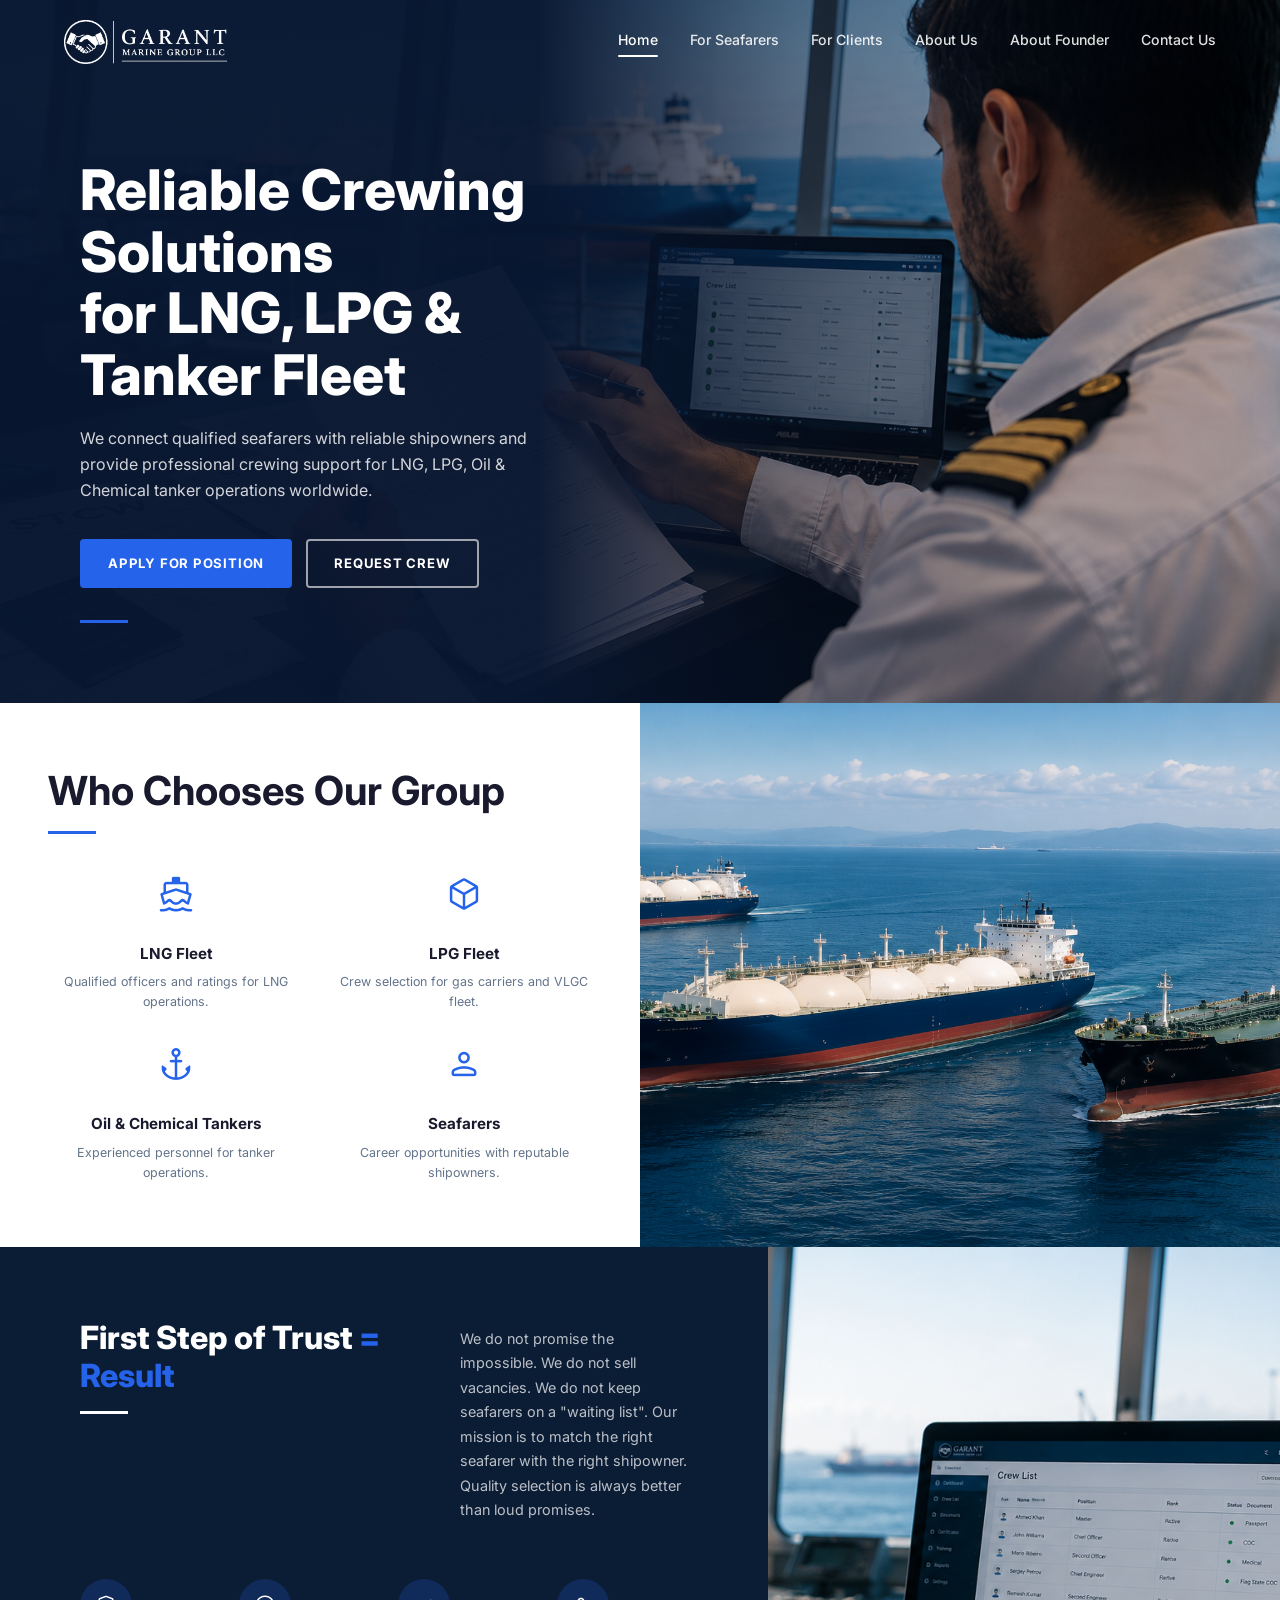
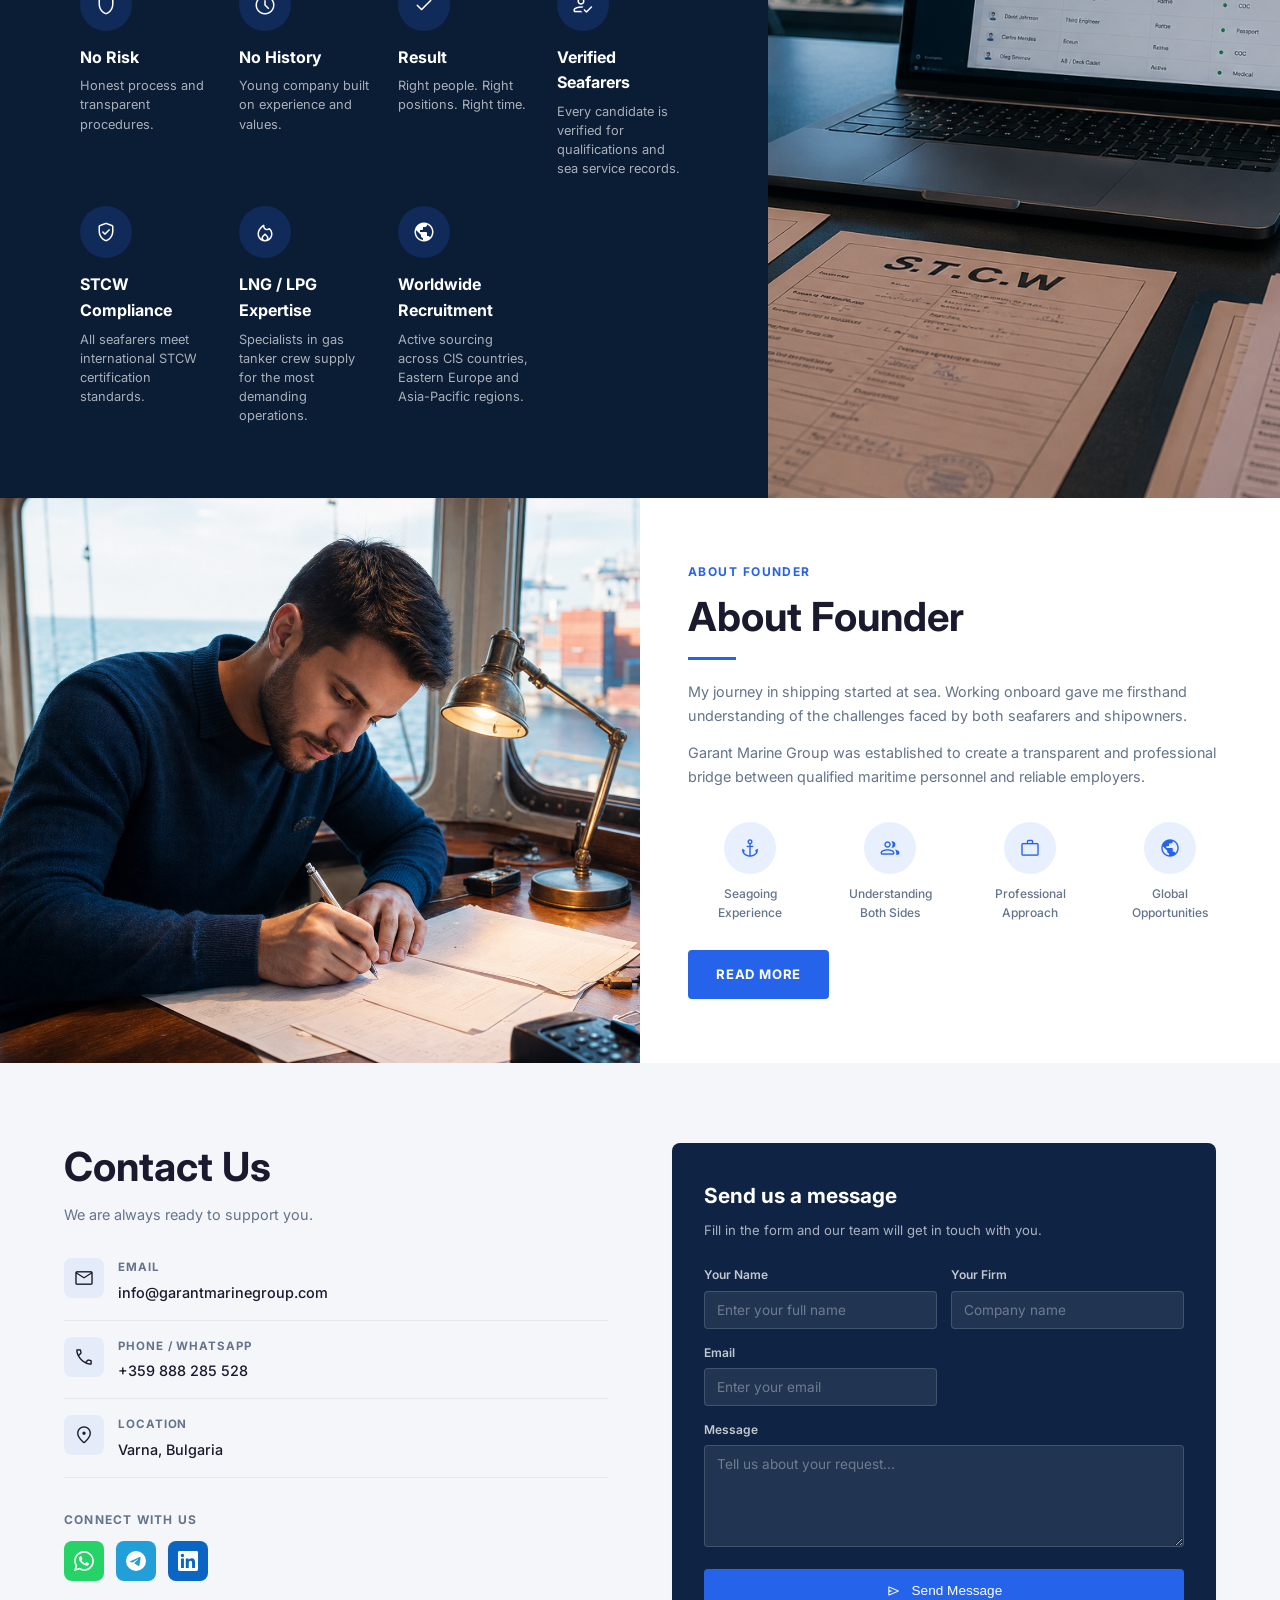
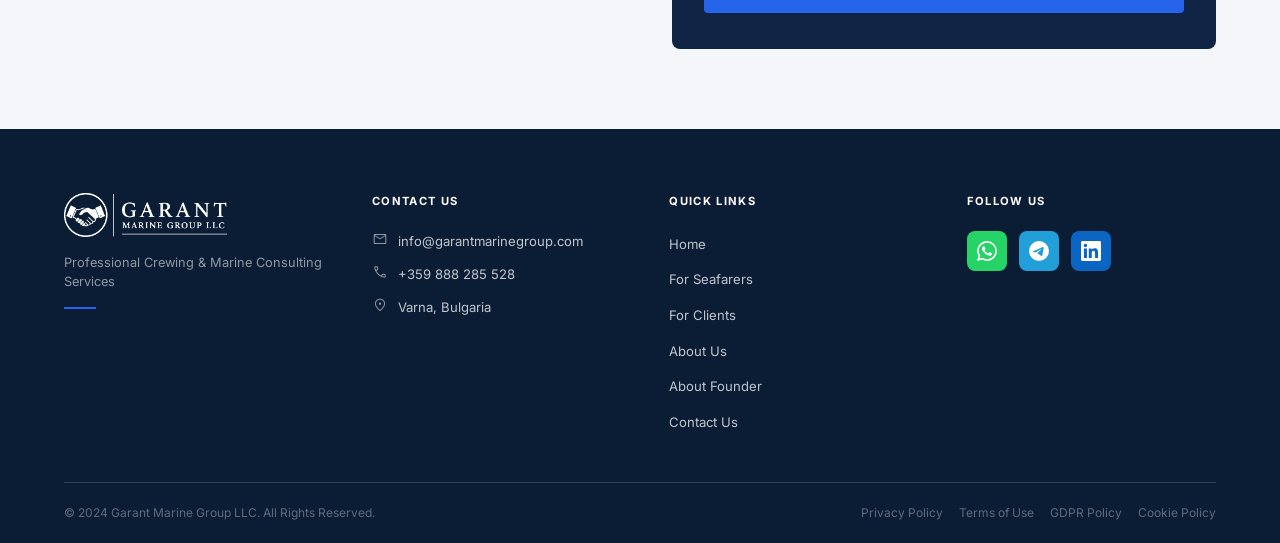
==== commit a06a6919: "Update contacts: real phone, Varna Bulgaria, social links - Phone: +359 888 285 528 - Location: Varn" ====
--- a/index.html
+++ b/index.html
@@ -327,7 +327,7 @@
             </div>
             <div>
               <div class="contact-detail__label">Phone / WhatsApp</div>
-              <div class="contact-detail__value">+971 50 123 4567</div>
+              <div class="contact-detail__value">+359 888 285 528</div>
             </div>
           </div>
           <div class="contact-detail">
@@ -336,7 +336,7 @@
             </div>
             <div>
               <div class="contact-detail__label">Location</div>
-              <div class="contact-detail__value">United Arab Emirates</div>
+              <div class="contact-detail__value">Varna, Bulgaria</div>
             </div>
           </div>
         </div>
@@ -344,13 +344,13 @@
         <div class="home-socials">
           <h4>Connect With Us</h4>
           <div class="footer__socials">
-            <a href="#" class="footer__social footer__social--wa" aria-label="WhatsApp">
+            <a href="https://wa.me/message/TAAPY7XJJZE2J1" class="footer__social footer__social--wa" target="_blank" rel="noopener" aria-label="WhatsApp">
               <svg viewBox="0 0 24 24"><path d="M17.472 14.382c-.297-.149-1.758-.867-2.03-.967-.273-.099-.471-.148-.67.15-.197.297-.767.966-.94 1.164-.173.199-.347.223-.644.075-.297-.15-1.255-.463-2.39-1.475-.883-.788-1.48-1.761-1.653-2.059-.173-.297-.018-.458.13-.606.134-.133.298-.347.446-.52.149-.174.198-.298.298-.497.099-.198.05-.371-.025-.52-.075-.149-.669-1.612-.916-2.207-.242-.579-.487-.5-.669-.51-.173-.008-.371-.01-.57-.01-.198 0-.52.074-.792.372-.272.297-1.04 1.016-1.04 2.479 0 1.462 1.065 2.875 1.213 3.074.149.198 2.096 3.2 5.077 4.487.709.306 1.262.489 1.694.625.712.227 1.36.195 1.871.118.571-.085 1.758-.719 2.006-1.413.248-.694.248-1.289.173-1.413-.074-.124-.272-.198-.57-.347m-5.421 7.403h-.004a9.87 9.87 0 01-5.031-1.378l-.361-.214-3.741.982.998-3.648-.235-.374a9.86 9.86 0 01-1.51-5.26c.001-5.45 4.436-9.884 9.888-9.884 2.64 0 5.122 1.03 6.988 2.898a9.825 9.825 0 012.893 6.994c-.003 5.45-4.437 9.884-9.885 9.884m8.413-18.297A11.815 11.815 0 0012.05 0C5.495 0 .16 5.335.157 11.892c0 2.096.547 4.142 1.588 5.945L.057 24l6.305-1.654a11.882 11.882 0 005.683 1.448h.005c6.554 0 11.89-5.335 11.893-11.893a11.821 11.821 0 00-3.48-8.413z"/></svg>
             </a>
-            <a href="#" class="footer__social footer__social--tg" aria-label="Telegram">
+            <a href="https://t.me/Garan_Marine_Group_LLC" class="footer__social footer__social--tg" target="_blank" rel="noopener" aria-label="Telegram">
               <svg viewBox="0 0 24 24"><path d="M11.944 0A12 12 0 000 12a12 12 0 0012 12 12 12 0 0012-12A12 12 0 0012 0a12 12 0 00-.056 0zm4.962 7.224c.1-.002.321.023.465.14a.506.506 0 01.171.325c.016.093.036.306.02.472-.18 1.898-.962 6.502-1.36 8.627-.168.9-.499 1.201-.82 1.23-.696.065-1.225-.46-1.9-.902-1.056-.693-1.653-1.124-2.678-1.8-1.185-.78-.417-1.21.258-1.91.177-.184 3.247-2.977 3.307-3.23.007-.032.014-.15-.056-.212s-.174-.041-.249-.024c-.106.024-1.793 1.14-5.061 3.345-.48.33-.913.49-1.302.48-.428-.008-1.252-.241-1.865-.44-.752-.245-1.349-.374-1.297-.789.027-.216.325-.437.893-.663 3.498-1.524 5.83-2.529 6.998-3.014 3.332-1.386 4.025-1.627 4.476-1.635z"/></svg>
             </a>
-            <a href="#" class="footer__social footer__social--li" aria-label="LinkedIn">
+            <a href="https://www.linkedin.com/in/garant-marine-group-5961413b5" class="footer__social footer__social--li" target="_blank" rel="noopener" aria-label="LinkedIn">
               <svg viewBox="0 0 24 24"><path d="M20.447 20.452h-3.554v-5.569c0-1.328-.027-3.037-1.852-3.037-1.853 0-2.136 1.445-2.136 2.939v5.667H9.351V9h3.414v1.561h.046c.477-.9 1.637-1.85 3.37-1.85 3.601 0 4.267 2.37 4.267 5.455v6.286zM5.337 7.433a2.062 2.062 0 01-2.063-2.065 2.064 2.064 0 112.063 2.065zm1.782 13.019H3.555V9h3.564v11.452zM22.225 0H1.771C.792 0 0 .774 0 1.729v20.542C0 23.227.792 24 1.771 24h20.451C23.2 24 24 23.227 24 22.271V1.729C24 .774 23.2 0 22.222 0h.003z"/></svg>
             </a>
           </div>
@@ -415,11 +415,11 @@
           </li>
           <li class="footer__contact-item">
             <span class="ms">phone</span>
-            +971 50 123 4567
+            +359 888 285 528
           </li>
           <li class="footer__contact-item">
             <span class="ms">location_on</span>
-            United Arab Emirates
+            Varna, Bulgaria
           </li>
         </ul>
       </div>
@@ -441,13 +441,13 @@
       <div>
         <div class="footer__heading">Follow Us</div>
         <div class="footer__socials">
-          <a href="#" class="footer__social footer__social--wa" aria-label="WhatsApp">
+          <a href="https://wa.me/message/TAAPY7XJJZE2J1" class="footer__social footer__social--wa" target="_blank" rel="noopener" aria-label="WhatsApp">
             <svg viewBox="0 0 24 24"><path d="M17.472 14.382c-.297-.149-1.758-.867-2.03-.967-.273-.099-.471-.148-.67.15-.197.297-.767.966-.94 1.164-.173.199-.347.223-.644.075-.297-.15-1.255-.463-2.39-1.475-.883-.788-1.48-1.761-1.653-2.059-.173-.297-.018-.458.13-.606.134-.133.298-.347.446-.52.149-.174.198-.298.298-.497.099-.198.05-.371-.025-.52-.075-.149-.669-1.612-.916-2.207-.242-.579-.487-.5-.669-.51-.173-.008-.371-.01-.57-.01-.198 0-.52.074-.792.372-.272.297-1.04 1.016-1.04 2.479 0 1.462 1.065 2.875 1.213 3.074.149.198 2.096 3.2 5.077 4.487.709.306 1.262.489 1.694.625.712.227 1.36.195 1.871.118.571-.085 1.758-.719 2.006-1.413.248-.694.248-1.289.173-1.413-.074-.124-.272-.198-.57-.347m-5.421 7.403h-.004a9.87 9.87 0 01-5.031-1.378l-.361-.214-3.741.982.998-3.648-.235-.374a9.86 9.86 0 01-1.51-5.26c.001-5.45 4.436-9.884 9.888-9.884 2.64 0 5.122 1.03 6.988 2.898a9.825 9.825 0 012.893 6.994c-.003 5.45-4.437 9.884-9.885 9.884m8.413-18.297A11.815 11.815 0 0012.05 0C5.495 0 .16 5.335.157 11.892c0 2.096.547 4.142 1.588 5.945L.057 24l6.305-1.654a11.882 11.882 0 005.683 1.448h.005c6.554 0 11.89-5.335 11.893-11.893a11.821 11.821 0 00-3.48-8.413z"/></svg>
           </a>
-          <a href="#" class="footer__social footer__social--tg" aria-label="Telegram">
+          <a href="https://t.me/Garan_Marine_Group_LLC" class="footer__social footer__social--tg" target="_blank" rel="noopener" aria-label="Telegram">
             <svg viewBox="0 0 24 24"><path d="M11.944 0A12 12 0 000 12a12 12 0 0012 12 12 12 0 0012-12A12 12 0 0012 0a12 12 0 00-.056 0zm4.962 7.224c.1-.002.321.023.465.14a.506.506 0 01.171.325c.016.093.036.306.02.472-.18 1.898-.962 6.502-1.36 8.627-.168.9-.499 1.201-.82 1.23-.696.065-1.225-.46-1.9-.902-1.056-.693-1.653-1.124-2.678-1.8-1.185-.78-.417-1.21.258-1.91.177-.184 3.247-2.977 3.307-3.23.007-.032.014-.15-.056-.212s-.174-.041-.249-.024c-.106.024-1.793 1.14-5.061 3.345-.48.33-.913.49-1.302.48-.428-.008-1.252-.241-1.865-.44-.752-.245-1.349-.374-1.297-.789.027-.216.325-.437.893-.663 3.498-1.524 5.83-2.529 6.998-3.014 3.332-1.386 4.025-1.627 4.476-1.635z"/></svg>
           </a>
-          <a href="#" class="footer__social footer__social--li" aria-label="LinkedIn">
+          <a href="https://www.linkedin.com/in/garant-marine-group-5961413b5" class="footer__social footer__social--li" target="_blank" rel="noopener" aria-label="LinkedIn">
             <svg viewBox="0 0 24 24"><path d="M20.447 20.452h-3.554v-5.569c0-1.328-.027-3.037-1.852-3.037-1.853 0-2.136 1.445-2.136 2.939v5.667H9.351V9h3.414v1.561h.046c.477-.9 1.637-1.85 3.37-1.85 3.601 0 4.267 2.37 4.267 5.455v6.286zM5.337 7.433a2.062 2.062 0 01-2.063-2.065 2.064 2.064 0 112.063 2.065zm1.782 13.019H3.555V9h3.564v11.452zM22.225 0H1.771C.792 0 0 .774 0 1.729v20.542C0 23.227.792 24 1.771 24h20.451C23.2 24 24 23.227 24 22.271V1.729C24 .774 23.2 0 22.222 0h.003z"/></svg>
           </a>
         </div>
@@ -472,3 +472,4 @@
 
 
 
+
